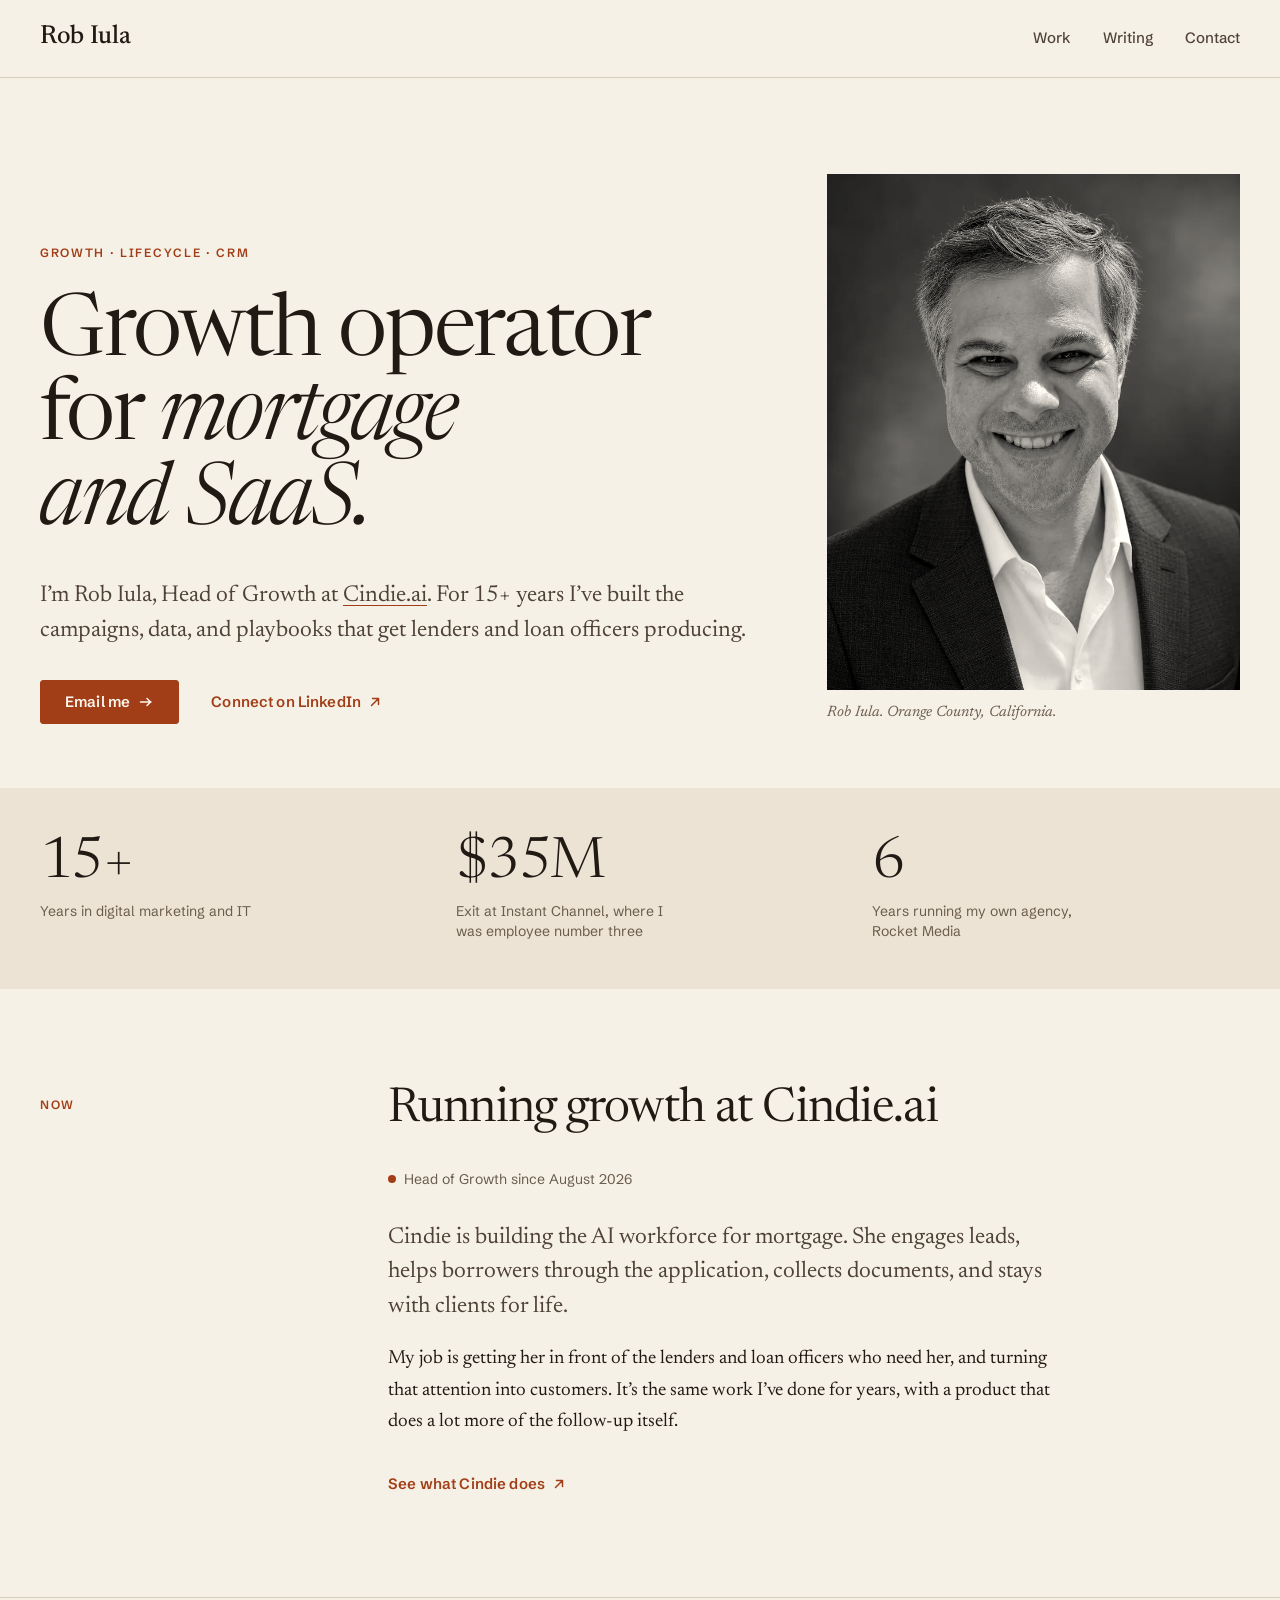
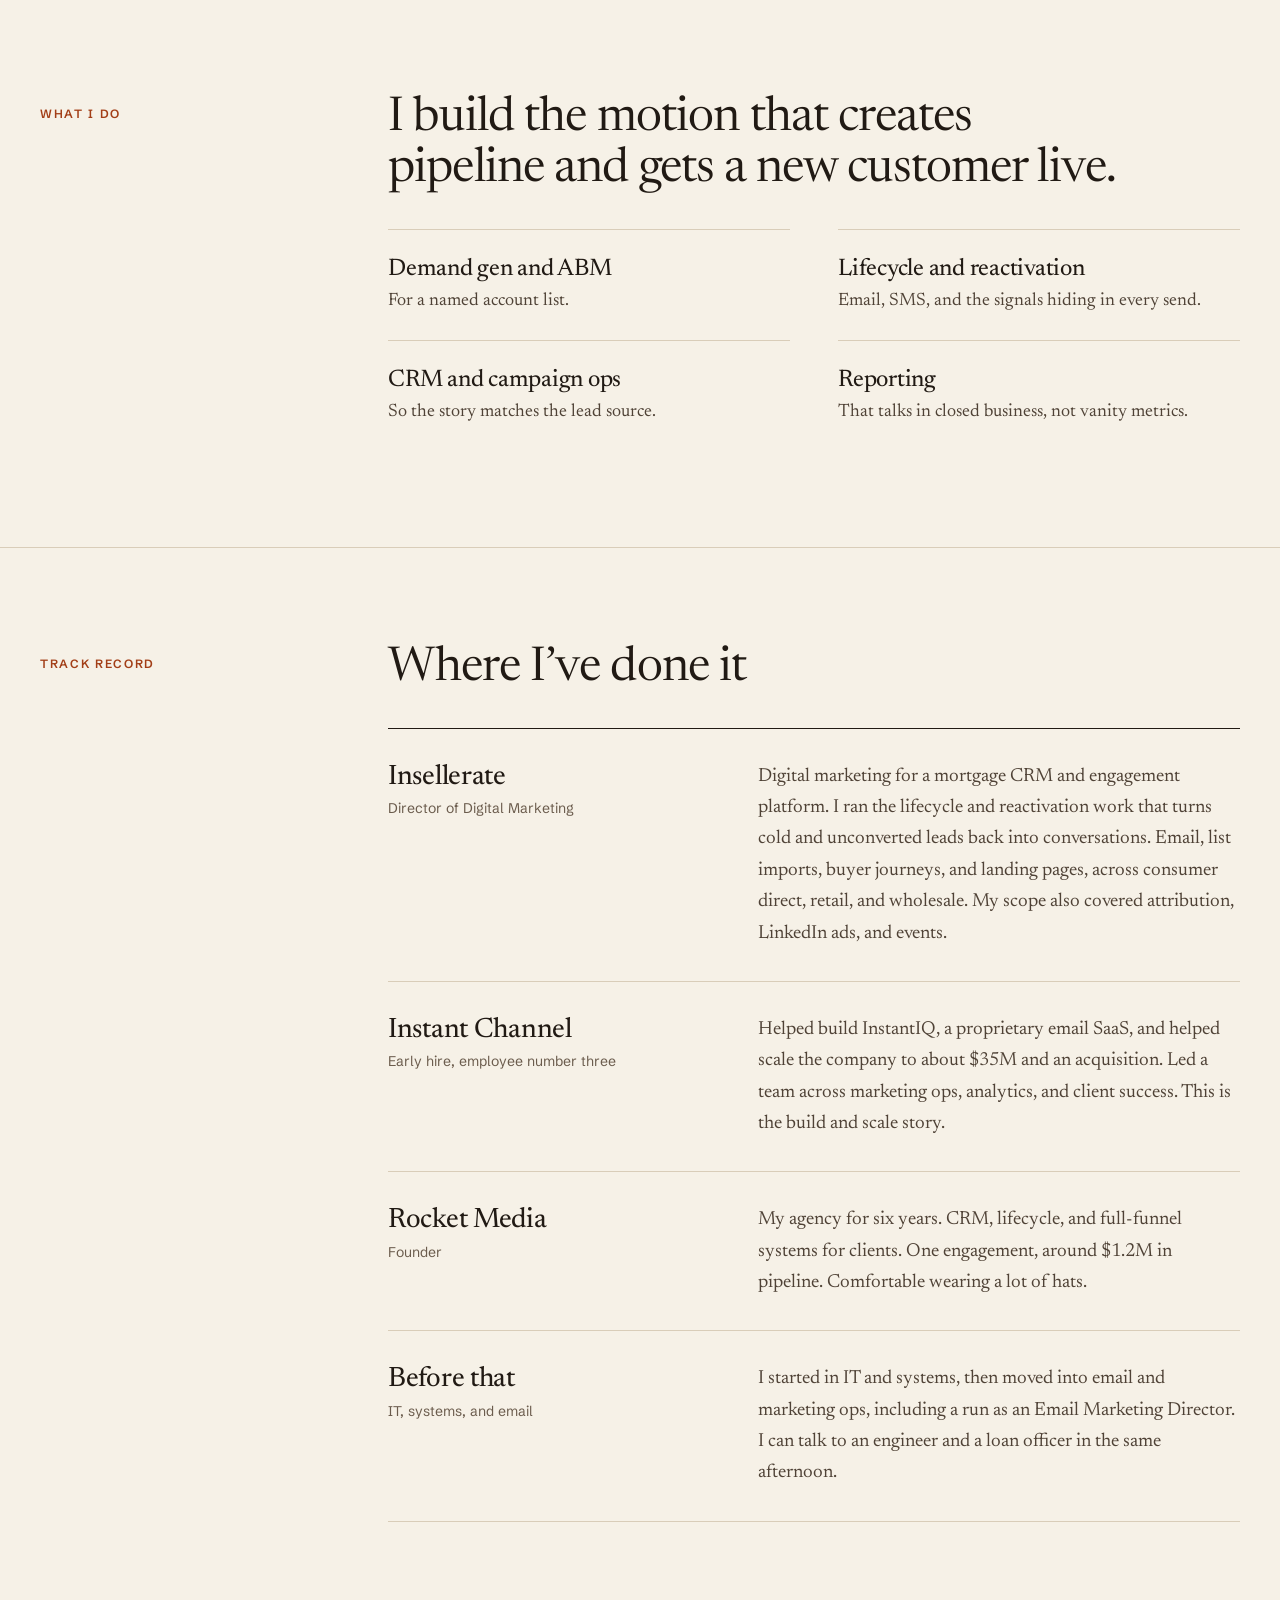
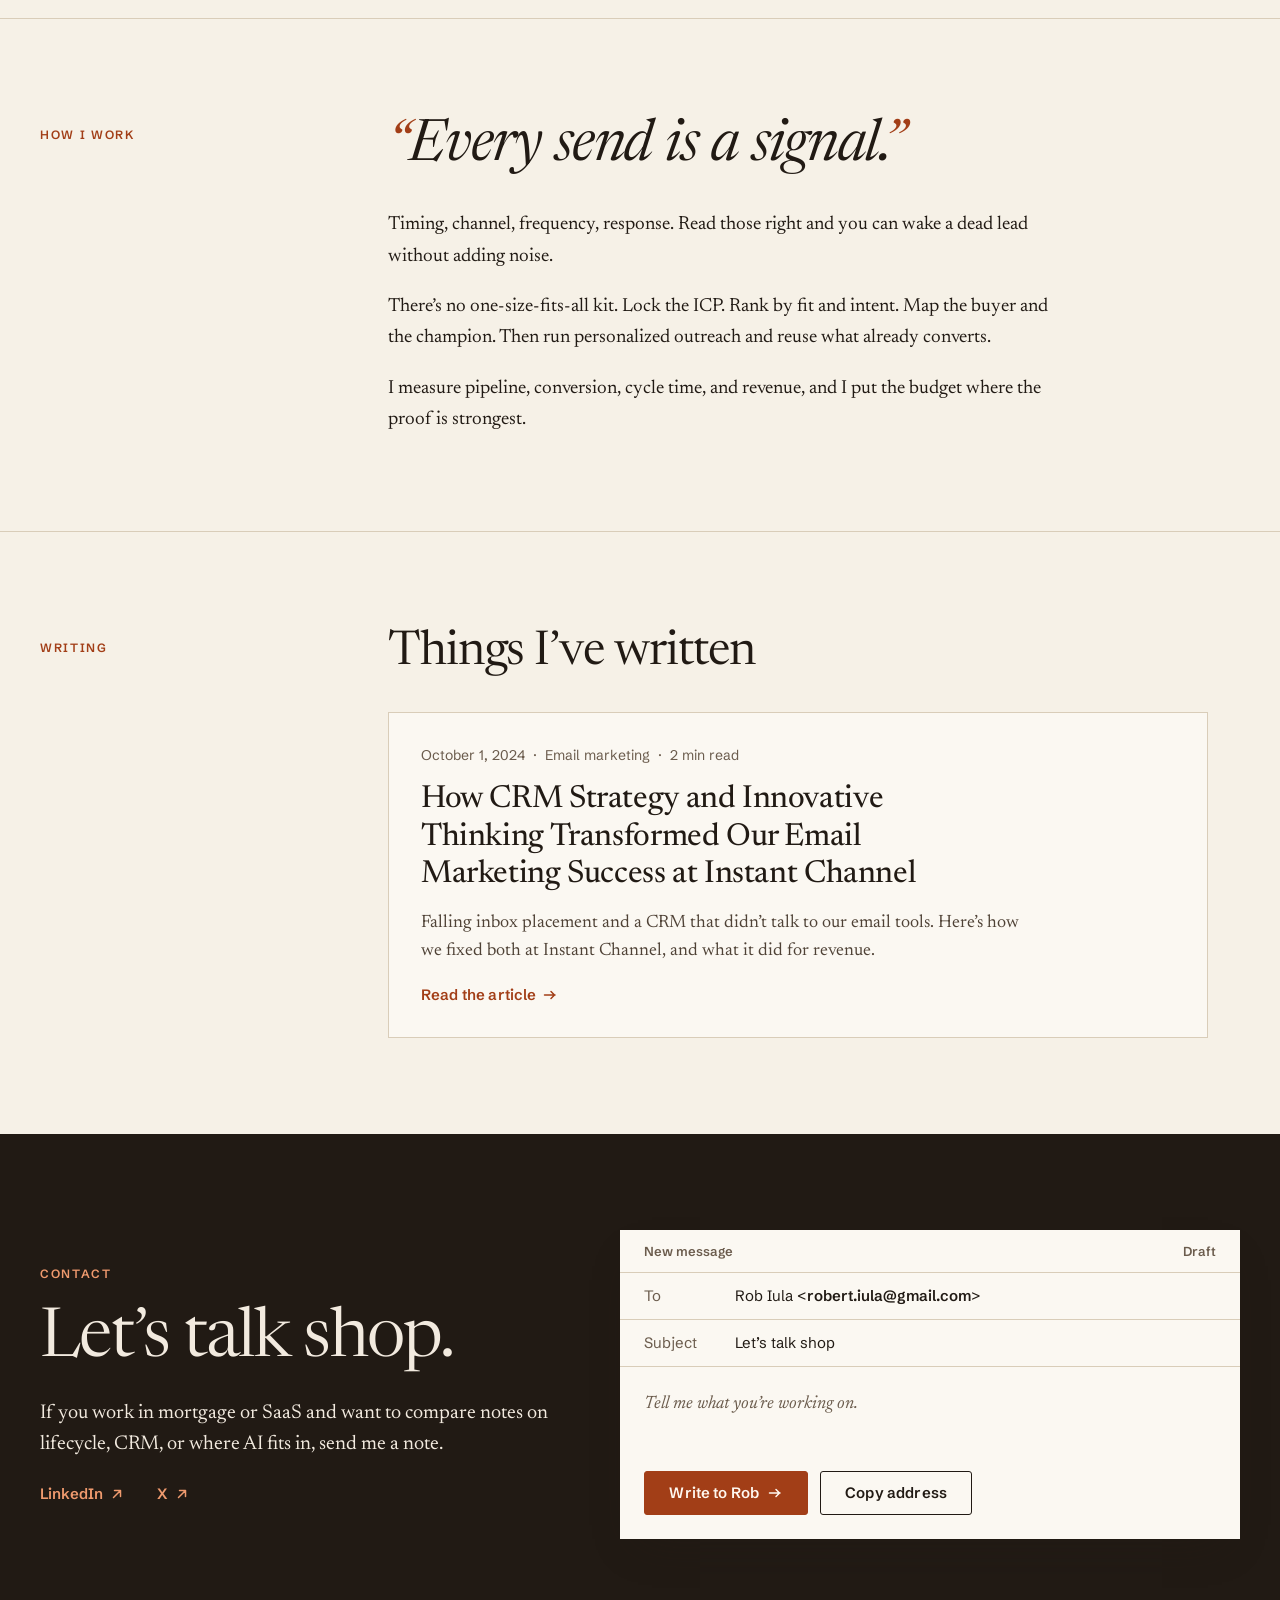
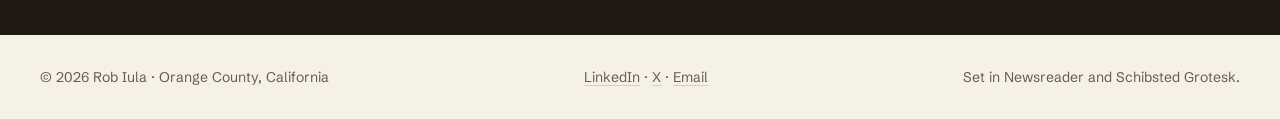
==== index.html @ 707fb576 "Launch the new robiu.la Personal-brand redesign: home page, writing index, the Instant Channel artic" ====
<!doctype html>
<html lang="en">
<head>
<meta charset="utf-8">
<meta name="viewport" content="width=device-width, initial-scale=1, viewport-fit=cover">
<title>Rob Iula · Growth, lifecycle, and CRM for mortgage and SaaS</title>
<meta name="description" content="Rob Iula is Head of Growth at Cindie.ai. He has spent 15+ years building the campaigns, data, and CRM playbooks that get lenders and loan officers producing.">
<link rel="canonical" href="https://robiu.la/">
<meta name="color-scheme" content="light dark">
<meta name="theme-color" content="#f6f1e7" media="(prefers-color-scheme: light)">
<meta name="theme-color" content="#191411" media="(prefers-color-scheme: dark)">
<link rel="icon" href="/favicon.ico" sizes="32x32">
<link rel="icon" href="/favicon.svg" type="image/svg+xml">
<link rel="apple-touch-icon" href="/apple-touch-icon.png">
<link rel="preload" href="/assets/fonts/newsreader-roman.woff2" as="font" type="font/woff2" crossorigin>
<link rel="preload" href="/assets/fonts/schibsted-grotesk.woff2" as="font" type="font/woff2" crossorigin>
<link rel="stylesheet" href="/assets/site.css">
<meta property="og:site_name" content="Rob Iula">
<meta property="og:type" content="website">
<meta property="og:title" content="Rob Iula · Growth, lifecycle, and CRM for mortgage and SaaS">
<meta property="og:description" content="Rob Iula is Head of Growth at Cindie.ai. He has spent 15+ years building the campaigns, data, and CRM playbooks that get lenders and loan officers producing.">
<meta property="og:url" content="https://robiu.la/">
<meta property="og:image" content="https://robiu.la/assets/img/og.jpg">
<meta property="og:image:width" content="1200">
<meta property="og:image:height" content="630">
<meta property="og:image:alt" content="Rob Iula. Growth operator for mortgage and SaaS.">
<meta name="twitter:card" content="summary_large_image">
<meta name="twitter:creator" content="@deliveROBility">
<script type="application/ld+json">{"@context": "https://schema.org", "@type": "Person", "name": "Rob Iula", "url": "https://robiu.la/", "image": "https://robiu.la/assets/img/rob-iula.jpg", "jobTitle": "Head of Growth", "worksFor": {"@type": "Organization", "name": "Cindie.ai", "url": "https://cindie.ai"}, "homeLocation": {"@type": "Place", "name": "Orange County, California"}, "knowsAbout": ["Growth marketing", "Lifecycle marketing", "CRM", "Email deliverability", "Mortgage", "SaaS"], "sameAs": ["https://www.linkedin.com/in/riula", "https://x.com/deliveROBility"]}</script>
</head>
<body>
<a class="skip-link" href="#main">Skip to content</a>
<header class="masthead">
  <div class="frame masthead__inner">
    <a class="wordmark" href="/">Rob Iula</a>
    <nav class="nav" aria-label="Main">
      <a href="/#work">Work</a>
      <a href="/articles">Writing</a>
      <a href="/#contact">Contact</a>
    </nav>
  </div>
</header>
<main id="main">
  <section class="hero" aria-labelledby="hero-title">
    <div class="frame hero__grid">
      <div class="hero__text">
        <p class="kicker">Growth &middot; Lifecycle &middot; CRM</p>
        <h1 class="hero__title" id="hero-title">Growth operator for <em>mortgage and SaaS.</em></h1>
        <p class="hero__lede">I&rsquo;m Rob Iula, Head of Growth at <a href="https://cindie.ai" rel="noopener">Cindie.ai</a>. For 15+ years I&rsquo;ve built the campaigns, data, and playbooks that get lenders and loan officers producing.</p>
        <div class="hero__actions">
          <a class="btn btn--primary" href="mailto:robert.iula@gmail.com?subject=Let%27s%20talk%20shop">Email me <svg class="icon icon--next" viewBox="0 0 16 16" aria-hidden="true" focusable="false"><path d="M2.5 8h10.5M9 4.5 12.5 8 9 11.5" fill="none" stroke="currentColor" stroke-width="1.5" stroke-linecap="round" stroke-linejoin="round"/></svg></a>
          <a class="text-link" href="https://www.linkedin.com/in/riula" rel="me noopener">Connect on LinkedIn <svg class="icon icon--out" viewBox="0 0 16 16" aria-hidden="true" focusable="false"><path d="M4.5 11.5 11.5 4.5M5.5 4.5h6v6" fill="none" stroke="currentColor" stroke-width="1.5" stroke-linecap="round" stroke-linejoin="round"/></svg></a>
        </div>
      </div>
      <figure class="portrait">
        <img src="/assets/img/rob-iula.webp" width="720" height="900" alt="Portrait of Rob Iula, smiling, in a charcoal blazer and white shirt." fetchpriority="high">
        <figcaption>Rob Iula. Orange County, California.</figcaption>
      </figure>
    </div>
  </section>

  <section class="facts" aria-label="At a glance">
    <ul class="frame facts__list">
      <li class="fact"><span class="fact__figure">15+</span><span class="fact__label">Years in digital marketing and IT</span></li>
      <li class="fact"><span class="fact__figure">$35M</span><span class="fact__label">Exit at Instant Channel, where I was employee number three</span></li>
      <li class="fact"><span class="fact__figure">6</span><span class="fact__label">Years running my own agency, Rocket Media</span></li>
    </ul>
  </section>

  <section class="section" id="now" aria-labelledby="now-title">
    <div class="frame section__grid">
      <div class="section__label"><p class="kicker">Now</p></div>
      <div class="section__body">
        <h2 class="headline" id="now-title">Running growth at Cindie.ai</h2>
        <p class="status">Head of Growth since August 2026</p>
        <div class="prose">
          <p class="lede">Cindie is building the AI workforce for mortgage. She engages leads, helps borrowers through the application, collects documents, and stays with clients for life.</p>
          <p>My job is getting her in front of the lenders and loan officers who need her, and turning that attention into customers. It&rsquo;s the same work I&rsquo;ve done for years, with a product that does a lot more of the follow-up itself.</p>
        </div>
        <p><a class="text-link" href="https://cindie.ai" rel="noopener">See what Cindie does <svg class="icon icon--out" viewBox="0 0 16 16" aria-hidden="true" focusable="false"><path d="M4.5 11.5 11.5 4.5M5.5 4.5h6v6" fill="none" stroke="currentColor" stroke-width="1.5" stroke-linecap="round" stroke-linejoin="round"/></svg></a></p>
      </div>
    </div>
  </section>

  <section class="section" id="focus" aria-labelledby="focus-title">
    <div class="frame section__grid">
      <div class="section__label"><p class="kicker">What I do</p></div>
      <div class="section__body">
        <h2 class="headline" id="focus-title">I build the motion that creates pipeline and gets a new customer live.</h2>
        <ul class="focus-list">
          <li class="focus-item"><h3 class="focus-item__title">Demand gen and ABM</h3><p class="focus-item__text">For a named account list.</p></li>
          <li class="focus-item"><h3 class="focus-item__title">Lifecycle and reactivation</h3><p class="focus-item__text">Email, SMS, and the signals hiding in every send.</p></li>
          <li class="focus-item"><h3 class="focus-item__title">CRM and campaign ops</h3><p class="focus-item__text">So the story matches the lead source.</p></li>
          <li class="focus-item"><h3 class="focus-item__title">Reporting</h3><p class="focus-item__text">That talks in closed business, not vanity metrics.</p></li>
        </ul>
      </div>
    </div>
  </section>

  <section class="section" id="work" aria-labelledby="work-title">
    <div class="frame section__grid">
      <div class="section__label"><p class="kicker">Track record</p></div>
      <div class="section__body">
        <h2 class="headline" id="work-title">Where I&rsquo;ve done it</h2>
        <ul class="record">
          <li class="record-row">
            <div><h3 class="record-row__name">Insellerate</h3><p class="record-row__role">Director of Digital Marketing</p></div>
            <p class="record-row__text">Digital marketing for a mortgage CRM and engagement platform. I ran the lifecycle and reactivation work that turns cold and unconverted leads back into conversations. Email, list imports, buyer journeys, and landing pages, across consumer direct, retail, and wholesale. My scope also covered attribution, LinkedIn ads, and events.</p>
          </li>
          <li class="record-row">
            <div><h3 class="record-row__name">Instant Channel</h3><p class="record-row__role">Early hire, employee number three</p></div>
            <p class="record-row__text">Helped build InstantIQ, a proprietary email SaaS, and helped scale the company to about $35M and an acquisition. Led a team across marketing ops, analytics, and client success. This is the build and scale story.</p>
          </li>
          <li class="record-row">
            <div><h3 class="record-row__name">Rocket Media</h3><p class="record-row__role">Founder</p></div>
            <p class="record-row__text">My agency for six years. CRM, lifecycle, and full-funnel systems for clients. One engagement, around $1.2M in pipeline. Comfortable wearing a lot of hats.</p>
          </li>
          <li class="record-row">
            <div><h3 class="record-row__name">Before that</h3><p class="record-row__role">IT, systems, and email</p></div>
            <p class="record-row__text">I started in IT and systems, then moved into email and marketing ops, including a run as an Email Marketing Director. I can talk to an engineer and a loan officer in the same afternoon.</p>
          </li>
        </ul>
      </div>
    </div>
  </section>

  <section class="section" id="approach" aria-labelledby="approach-title">
    <div class="frame section__grid">
      <div class="section__label"><p class="kicker" id="approach-title">How I work</p></div>
      <div class="section__body">
        <blockquote class="pullquote"><p><span class="pullquote__mark">&ldquo;</span>Every send is a signal.<span class="pullquote__mark">&rdquo;</span></p></blockquote>
        <div class="prose">
          <p>Timing, channel, frequency, response. Read those right and you can wake a dead lead without adding noise.</p>
          <p>There&rsquo;s no one-size-fits-all kit. Lock the ICP. Rank by fit and intent. Map the buyer and the champion. Then run personalized outreach and reuse what already converts.</p>
          <p>I measure pipeline, conversion, cycle time, and revenue, and I put the budget where the proof is strongest.</p>
        </div>
      </div>
    </div>
  </section>

  <section class="section" id="writing" aria-labelledby="writing-title">
    <div class="frame section__grid">
      <div class="section__label"><p class="kicker">Writing</p></div>
      <div class="section__body">
        <h2 class="headline" id="writing-title">Things I&rsquo;ve written</h2>
        <a class="article-card" href="/articles/crm-strategy-instant-channel">
          <p class="meta-line"><time datetime="2024-10-01">October 1, 2024</time><span>Email marketing</span><span>2 min read</span></p>
          <h3 class="article-card__title">How CRM Strategy and Innovative Thinking Transformed Our Email Marketing Success at Instant Channel</h3>
          <p class="article-card__dek">Falling inbox placement and a CRM that didn’t talk to our email tools. Here’s how we fixed both at Instant Channel, and what it did for revenue.</p>
          <span class="text-link">Read the article <svg class="icon icon--next" viewBox="0 0 16 16" aria-hidden="true" focusable="false"><path d="M2.5 8h10.5M9 4.5 12.5 8 9 11.5" fill="none" stroke="currentColor" stroke-width="1.5" stroke-linecap="round" stroke-linejoin="round"/></svg></span>
        </a>
      </div>
    </div>
  </section>

  <section class="contact" id="contact" aria-labelledby="contact-title">
    <div class="frame contact__grid">
      <div class="contact__text">
        <p class="kicker">Contact</p>
        <h2 class="contact__title" id="contact-title">Let&rsquo;s talk shop.</h2>
        <p class="contact__lede">If you work in mortgage or SaaS and want to compare notes on lifecycle, CRM, or where AI fits in, send me a note.</p>
        <p class="contact__social">
          <a class="text-link" href="https://www.linkedin.com/in/riula" rel="me noopener">LinkedIn <svg class="icon icon--out" viewBox="0 0 16 16" aria-hidden="true" focusable="false"><path d="M4.5 11.5 11.5 4.5M5.5 4.5h6v6" fill="none" stroke="currentColor" stroke-width="1.5" stroke-linecap="round" stroke-linejoin="round"/></svg></a>
          <a class="text-link" href="https://x.com/deliveROBility" rel="me noopener">X <svg class="icon icon--out" viewBox="0 0 16 16" aria-hidden="true" focusable="false"><path d="M4.5 11.5 11.5 4.5M5.5 4.5h6v6" fill="none" stroke="currentColor" stroke-width="1.5" stroke-linecap="round" stroke-linejoin="round"/></svg></a>
        </p>
      </div>
      <div class="email-card">
        <div class="email-card__bar"><span>New message</span><span>Draft</span></div>
        <dl class="email-card__fields">
          <div class="email-field"><dt>To</dt><dd>Rob Iula &lt;<span class="email-field__address" id="email-address">robert.iula@gmail.com</span>&gt;</dd></div>
          <div class="email-field"><dt>Subject</dt><dd>Let&rsquo;s talk shop</dd></div>
        </dl>
        <p class="email-card__body">Tell me what you&rsquo;re working on.</p>
        <div class="email-card__actions">
          <a class="btn btn--primary" href="mailto:robert.iula@gmail.com?subject=Let%27s%20talk%20shop">Write to Rob <svg class="icon icon--next" viewBox="0 0 16 16" aria-hidden="true" focusable="false"><path d="M2.5 8h10.5M9 4.5 12.5 8 9 11.5" fill="none" stroke="currentColor" stroke-width="1.5" stroke-linecap="round" stroke-linejoin="round"/></svg></a>
          <button class="btn" type="button" id="copy-email" data-copy="robert.iula@gmail.com">Copy address</button>
          <span class="email-card__note" id="copy-status" role="status" aria-live="polite"></span>
        </div>
      </div>
    </div>
  </section>
</main>
<footer class="footer">
  <div class="frame footer__inner">
    <p>&copy; 2026 Rob Iula &middot; Orange County, California</p>
    <p><a href="https://www.linkedin.com/in/riula" rel="me noopener">LinkedIn</a> &middot; <a href="https://x.com/deliveROBility" rel="me noopener">X</a> &middot; <a href="mailto:robert.iula@gmail.com">Email</a></p>
    <p>Set in Newsreader and Schibsted Grotesk.</p>
  </div>
</footer>
<script>
(function () {
  var btn = document.getElementById("copy-email");
  var note = document.getElementById("copy-status");
  if (!btn || !note) return;
  var timer;
  function say(msg) { note.textContent = msg; clearTimeout(timer); timer = setTimeout(function () { note.textContent = ""; }, 2600); }
  function selectIt() {
    var el = document.getElementById("email-address");
    var r = document.createRange(); r.selectNodeContents(el);
    var s = window.getSelection(); s.removeAllRanges(); s.addRange(r);
    say("Selected. Press Cmd+C or Ctrl+C to copy.");
  }
  btn.addEventListener("click", function () {
    var addr = btn.getAttribute("data-copy");
    if (navigator.clipboard && navigator.clipboard.writeText) {
      navigator.clipboard.writeText(addr).then(function () { say("Copied."); }, selectIt);
    } else { selectIt(); }
  });
})();
</script>
</body>
</html>
---- assets/site.css ----
/* robiu.la · generated from tokens.json, base.css and components.css */
@font-face {
  font-family: "Newsreader";
  src: url("/assets/fonts/newsreader-roman.woff2") format("woff2");
  font-weight: 200 800;
  font-style: normal;
  font-display: swap;
}
@font-face {
  font-family: "Newsreader";
  src: url("/assets/fonts/newsreader-italic.woff2") format("woff2");
  font-weight: 200 800;
  font-style: italic;
  font-display: swap;
}
@font-face {
  font-family: "Schibsted Grotesk";
  src: url("/assets/fonts/schibsted-grotesk.woff2") format("woff2");
  font-weight: 400 900;
  font-style: normal;
  font-display: swap;
}
:root {
  --paper: #f6f1e7;
  --paper-raised: #fbf8f2;
  --paper-deep: #ece3d4;
  --ink: #211a14;
  --ink-soft: #4f4236;
  --ink-muted: #6b5c4d;
  --rule: #d9cdb9;
  --rust: #a23e17;
  --rust-strong: #7e2e10;
  --rust-soft: #f1dcc8;
  --on-rust: #fff8f0;
  --inverse: #211a14;
  --on-inverse: #f2eadf;
  --on-inverse-muted: #b8a996;
  --rust-on-inverse: #ef9a6e;
  --shadow-card: 0 1px 0 #211a1414, 0 18px 40px -18px #211a1459;
  --focus-ring: 0 0 0 2px #f6f1e7, 0 0 0 4px #a23e17;
  --space-1: 4px;
  --space-2: 8px;
  --space-3: 12px;
  --space-4: 16px;
  --space-5: 24px;
  --space-6: 32px;
  --space-7: 48px;
  --space-8: 64px;
  --space-9: 96px;
  --space-10: 144px;
  --radius-none: 0;
  --radius-sm: 3px;
  --radius-full: 9999px;
  --page: 1200px;
  --measure: 680px;
  --gutter: 32px;
  --label-column: 25%;
  --font-serif: "Newsreader", Georgia, "Times New Roman", serif;
  --font-sans: "Schibsted Grotesk", ui-sans-serif, system-ui, -apple-system, "Segoe UI", sans-serif;
  color-scheme: light;
}
@media (prefers-color-scheme: dark) {
  :root:not([data-theme="light"]) {
    --paper: #191411;
    --paper-raised: #221c17;
    --paper-deep: #2a231d;
    --ink: #f2eadf;
    --ink-soft: #d2c4b3;
    --ink-muted: #ab9b88;
    --rule: #3d342b;
    --rust: #e58b5d;
    --rust-strong: #f3a983;
    --rust-soft: #3e2518;
    --on-rust: #191411;
    --inverse: #0f0c0a;
    --on-inverse-muted: #a89884;
    --rust-on-inverse: #e58b5d;
    --shadow-card: 0 18px 40px -18px #000000cc;
    --focus-ring: 0 0 0 2px #191411, 0 0 0 4px #e58b5d;
    color-scheme: dark;
  }
}
:root[data-theme="dark"] {
  --paper: #191411;
  --paper-raised: #221c17;
  --paper-deep: #2a231d;
  --ink: #f2eadf;
  --ink-soft: #d2c4b3;
  --ink-muted: #ab9b88;
  --rule: #3d342b;
  --rust: #e58b5d;
  --rust-strong: #f3a983;
  --rust-soft: #3e2518;
  --on-rust: #191411;
  --inverse: #0f0c0a;
  --on-inverse-muted: #a89884;
  --rust-on-inverse: #e58b5d;
  --shadow-card: 0 18px 40px -18px #000000cc;
  --focus-ring: 0 0 0 2px #191411, 0 0 0 4px #e58b5d;
  color-scheme: dark;
}
/* Rob Iula · base
   Layout: one 1200px page frame. Each section is a narrow label column (the kicker) beside a wide reading column. */

*, *::before, *::after { box-sizing: border-box; }
html { -webkit-text-size-adjust: 100%; text-size-adjust: 100%; scroll-behavior: smooth; }
@media (prefers-reduced-motion: reduce) { html { scroll-behavior: auto; } }
body {
  margin: 0;
  background: var(--paper);
  color: var(--ink);
  font-family: var(--font-serif);
  font-size: 19px;
  line-height: 1.65;
  font-optical-sizing: auto;
  font-kerning: normal;
  -webkit-font-smoothing: antialiased;
  -moz-osx-font-smoothing: grayscale;
}
img { max-width: 100%; height: auto; display: block; }
h1, h2, h3, h4, p, ul, ol, figure, blockquote, dl, dd { margin: 0; }
ul, ol { padding: 0; }
a { color: inherit; }
::selection { background: var(--rust-soft); color: var(--ink); }
:focus-visible { outline: 2px solid var(--rust); outline-offset: 3px; }

.frame {
  width: 100%;
  max-width: calc(var(--page) + 2 * var(--gutter));
  margin-inline: auto;
  padding-inline: var(--gutter);
}
@media (max-width: 720px) { :root { --gutter: 24px; } body { font-size: 18px; } }
@media (max-width: 400px) { :root { --gutter: 16px; } }

.skip-link {
  position: absolute;
  left: var(--gutter);
  top: -200px;
  z-index: 10;
  padding: var(--space-2) var(--space-4);
  background: var(--ink);
  color: var(--paper);
  font: 600 15px/20px var(--font-sans);
  text-decoration: none;
}
.skip-link:focus { top: var(--space-4); }

.visually-hidden {
  position: absolute !important;
  width: 1px; height: 1px;
  overflow: hidden;
  clip: rect(0 0 0 0);
  clip-path: inset(50%);
  white-space: nowrap;
}
/* Rob Iula · components
   Shared by robiu.la and the design system previews. Every color, space and radius comes from a token. */

/* ---------- Kicker: the uppercase section label ---------- */
.kicker {
  font: 600 12px/16px var(--font-sans);
  letter-spacing: 0.14em;
  text-transform: uppercase;
  color: var(--rust);
}

/* ---------- Masthead ---------- */
.masthead { border-bottom: 1px solid var(--rule); }
.masthead__inner {
  display: flex;
  flex-wrap: wrap;
  align-items: baseline;
  justify-content: space-between;
  gap: var(--space-3) var(--space-5);
  padding-block: var(--space-5);
}
.wordmark {
  font-family: var(--font-serif);
  font-size: 26px;
  line-height: 1;
  font-weight: 500;
  letter-spacing: -0.012em;
  color: var(--ink);
  text-decoration: none;
}
.nav { display: flex; gap: var(--space-6); font: 500 15px/20px var(--font-sans); }
.nav a {
  color: var(--ink-soft);
  text-decoration: none;
  padding-block: var(--space-1);
  border-bottom: 1px solid transparent;
  transition: color 0.15s ease, border-color 0.15s ease;
}
.nav a:hover { color: var(--ink); border-bottom-color: var(--ink-muted); }
.nav a[aria-current="page"] { color: var(--ink); border-bottom-color: var(--rust); }
@media (max-width: 480px) {
  .wordmark { font-size: 22px; }
  .nav { gap: var(--space-4); font-size: 14px; }
}

/* ---------- Buttons and links ---------- */
.btn {
  display: inline-flex;
  align-items: center;
  gap: var(--space-2);
  min-height: 44px;
  padding: 0 var(--space-5);
  border: 1px solid var(--ink);
  border-radius: var(--radius-sm);
  background: transparent;
  color: var(--ink);
  font: 600 15px/20px var(--font-sans);
  letter-spacing: 0.01em;
  text-decoration: none;
  cursor: pointer;
  transition: background-color 0.15s ease, color 0.15s ease, border-color 0.15s ease;
}
.btn:hover { background: var(--ink); color: var(--paper); }
.btn--primary { background: var(--rust); border-color: var(--rust); color: var(--on-rust); }
.btn--primary:hover { background: var(--rust-strong); border-color: var(--rust-strong); color: var(--on-rust); }
.btn:focus-visible { outline: none; box-shadow: var(--focus-ring); }

.text-link {
  display: inline-flex;
  align-items: center;
  gap: 6px;
  font: 600 15px/20px var(--font-sans);
  letter-spacing: 0.01em;
  color: var(--rust);
  text-decoration: none;
}
.text-link:hover { color: var(--rust-strong); }
.icon { width: 16px; height: 16px; flex: none; }
.text-link .icon, .btn .icon { transition: transform 0.15s ease; }
.text-link:hover .icon--next, .btn:hover .icon--next { transform: translateX(3px); }
.text-link:hover .icon--out, .btn:hover .icon--out { transform: translate(2px, -2px); }

.prose a, .lede a, .hero__lede a {
  color: inherit;
  text-decoration-line: underline;
  text-decoration-color: var(--rust);
  text-decoration-thickness: 1px;
  text-underline-offset: 0.18em;
  transition: color 0.15s ease;
}
.prose a:hover, .lede a:hover, .hero__lede a:hover { color: var(--rust-strong); }

/* ---------- Hero ---------- */
.hero { padding-block: var(--space-9) var(--space-8); }
.hero__grid {
  display: grid;
  grid-template-columns: minmax(0, 7fr) minmax(0, 4fr);
  gap: var(--space-7) var(--space-8);
  align-items: end;
}
.hero__text { min-width: 0; display: flex; flex-direction: column; gap: var(--space-6); }
.hero__title {
  font-family: var(--font-serif);
  font-weight: 360;
  font-size: clamp(44px, 5.2vw + 20px, 88px);
  line-height: 0.98;
  letter-spacing: -0.025em;
  text-wrap: balance;
}
.hero__title em { font-style: italic; font-weight: 340; }
.hero__lede {
  font-size: clamp(20px, 0.5vw + 17px, 23px);
  line-height: 1.5;
  color: var(--ink-soft);
  max-width: 33em;
}
.hero__actions { display: flex; flex-wrap: wrap; align-items: center; gap: var(--space-4) var(--space-6); }

.portrait { min-width: 0; display: flex; flex-direction: column; gap: var(--space-3); }
.portrait img {
  width: 100%;
  aspect-ratio: 4 / 5;
  object-fit: cover;
  background: var(--paper-deep);
  filter: grayscale(1) sepia(0.14) contrast(1.04);
}
.portrait figcaption { font-style: italic; font-size: 15px; line-height: 1.45; color: var(--ink-muted); }
@media (max-width: 900px) {
  .hero { padding-block: var(--space-8) var(--space-7); }
  .hero__grid { grid-template-columns: 1fr; }
  .portrait { max-width: 340px; }
}

/* ---------- Facts strip ---------- */
.facts { background: var(--paper-deep); }
.facts__list {
  list-style: none;
  display: grid;
  grid-template-columns: repeat(3, minmax(0, 1fr));
  gap: var(--space-5) var(--space-7);
  padding-block: var(--space-7);
}
.fact { display: flex; flex-direction: column; gap: var(--space-2); min-width: 0; }
.fact__figure {
  font-family: var(--font-serif);
  font-weight: 340;
  font-size: clamp(44px, 2.4vw + 26px, 60px);
  line-height: 1;
  letter-spacing: -0.03em;
  font-variant-numeric: lining-nums tabular-nums;
}
.fact__label { font: 400 14px/20px var(--font-sans); color: var(--ink-muted); max-width: 26ch; }
@media (max-width: 720px) {
  .facts__list { grid-template-columns: max-content minmax(0, 1fr); align-items: baseline; gap: var(--space-5) var(--space-5); padding-block: var(--space-6); }
  .fact { display: contents; }
  .fact__figure { font-size: 44px; }
}

/* ---------- Sections ---------- */
.section { padding-block: var(--space-9); }
.section + .section { border-top: 1px solid var(--rule); }
.section__grid {
  display: grid;
  grid-template-columns: minmax(0, var(--label-column)) minmax(0, 1fr);
  gap: var(--space-4) var(--space-7);
}
.section__label { min-width: 0; padding-top: 12px; }
.section__label .kicker { position: sticky; top: var(--space-6); }
.section__body { min-width: 0; display: flex; flex-direction: column; gap: var(--space-6); }
.headline {
  font-family: var(--font-serif);
  font-weight: 380;
  font-size: clamp(32px, 2.2vw + 20px, 48px);
  line-height: 1.08;
  letter-spacing: -0.018em;
  text-wrap: balance;
  max-width: 18em;
}
.lede { font-size: clamp(20px, 0.5vw + 17px, 23px); line-height: 1.5; color: var(--ink-soft); max-width: var(--measure); }
.prose { max-width: var(--measure); }
.prose > * + * { margin-top: 1em; }
@media (max-width: 900px) {
  .section { padding-block: var(--space-8); }
  .section__grid { grid-template-columns: 1fr; }
  .section__label { padding-top: 0; }
  .section__label .kicker { position: static; }
}

/* ---------- Status: the current-role line ---------- */
.status { display: inline-flex; align-items: center; gap: var(--space-2); font: 400 14px/20px var(--font-sans); color: var(--ink-muted); }
.status::before { content: ""; width: 8px; height: 8px; border-radius: var(--radius-full); background: var(--rust); flex: none; }

/* ---------- Focus list: what I do ---------- */
.focus-list { list-style: none; display: grid; grid-template-columns: repeat(2, minmax(0, 1fr)); column-gap: var(--space-7); }
.focus-item { display: flex; flex-direction: column; gap: var(--space-1); padding-block: var(--space-5); border-top: 1px solid var(--rule); min-width: 0; }
.focus-item__title { font-family: var(--font-serif); font-size: 24px; line-height: 1.25; font-weight: 450; letter-spacing: -0.01em; }
.focus-item__text { font-size: 18px; line-height: 1.55; color: var(--ink-soft); }
@media (max-width: 640px) { .focus-list { grid-template-columns: 1fr; } }

/* ---------- Track record ---------- */
.record { list-style: none; border-top: 1px solid var(--ink); }
.record-row {
  display: grid;
  grid-template-columns: minmax(0, 2fr) minmax(0, 3fr);
  gap: var(--space-3) var(--space-7);
  padding-block: var(--space-6);
  border-bottom: 1px solid var(--rule);
}
.record-row__name { font-family: var(--font-serif); font-size: 28px; line-height: 1.2; font-weight: 450; letter-spacing: -0.01em; }
.record-row__role { margin-top: var(--space-1); font: 400 14px/20px var(--font-sans); color: var(--ink-muted); }
.record-row__text { min-width: 0; color: var(--ink-soft); }
@media (max-width: 720px) { .record-row { grid-template-columns: 1fr; } }

/* ---------- Pull quote ---------- */
.pullquote {
  font-family: var(--font-serif);
  font-style: italic;
  font-weight: 380;
  font-size: clamp(36px, 3.2vw + 18px, 58px);
  line-height: 1.08;
  letter-spacing: -0.02em;
  text-wrap: balance;
}
.pullquote__mark { color: var(--rust); }

/* ---------- Article card ---------- */
.article-card {
  display: flex;
  flex-direction: column;
  gap: var(--space-4);
  max-width: 820px;
  padding: var(--space-6);
  background: var(--paper-raised);
  border: 1px solid var(--rule);
  color: inherit;
  text-decoration: none;
  transition: border-color 0.15s ease;
}
.article-card:hover { border-color: var(--ink-muted); }
.article-card:focus-visible { outline-offset: 4px; }
.meta-line { display: flex; flex-wrap: wrap; gap: var(--space-1) var(--space-2); font: 400 14px/20px var(--font-sans); color: var(--ink-muted); }
.meta-line > * + *::before { content: "·"; margin-right: var(--space-2); }
.article-card__title { font-family: var(--font-serif); font-size: clamp(24px, 1vw + 19px, 32px); line-height: 1.18; font-weight: 450; letter-spacing: -0.012em; text-wrap: balance; }
.article-card__dek { font-size: 18px; line-height: 1.55; color: var(--ink-soft); max-width: 60ch; }
.article-card .text-link { margin-top: var(--space-1); }
.article-card:hover .text-link { color: var(--rust-strong); }
.article-card:hover .icon--next { transform: translateX(3px); }
@media (max-width: 480px) { .article-card { padding: var(--space-5); } }

/* ---------- Contact block (inverted) ---------- */
.contact { background: var(--inverse); color: var(--on-inverse); padding-block: var(--space-9); }
.contact .kicker { color: var(--rust-on-inverse); }
.contact :focus-visible { outline-color: var(--rust-on-inverse); }
.contact__grid { display: grid; grid-template-columns: minmax(0, 5fr) minmax(0, 6fr); gap: var(--space-7) var(--space-8); align-items: center; }
.contact__text { min-width: 0; display: flex; flex-direction: column; gap: var(--space-5); }
.contact__title {
  font-family: var(--font-serif);
  font-weight: 360;
  font-size: clamp(44px, 3.6vw + 22px, 76px);
  line-height: 1;
  letter-spacing: -0.025em;
  text-wrap: balance;
}
.contact__lede { font-size: 20px; line-height: 1.55; max-width: 30em; }
.contact__social { display: flex; flex-wrap: wrap; gap: var(--space-3) var(--space-6); }
.contact__social .text-link { color: var(--rust-on-inverse); }
.contact__social .text-link:hover { color: var(--on-inverse); }
@media (max-width: 900px) {
  .contact { padding-block: var(--space-8); }
  .contact__grid { grid-template-columns: 1fr; }
}

/* ---------- Email card ---------- */
.email-card { min-width: 0; background: var(--paper-raised); color: var(--ink); box-shadow: var(--shadow-card); font-family: var(--font-sans); }
.email-card__bar {
  display: flex;
  justify-content: space-between;
  gap: var(--space-4);
  padding: var(--space-3) var(--space-5);
  border-bottom: 1px solid var(--rule);
  font: 600 13px/18px var(--font-sans);
  color: var(--ink-muted);
}
.email-card__fields { margin: 0; }
.email-field {
  display: grid;
  grid-template-columns: 5em minmax(0, 1fr);
  gap: var(--space-4);
  align-items: baseline;
  padding: var(--space-3) var(--space-5);
  border-bottom: 1px solid var(--rule);
  font-size: 15px;
  line-height: 22px;
}
.email-field dt { color: var(--ink-muted); }
.email-field dd { min-width: 0; overflow-wrap: anywhere; }
.email-field__address { font-weight: 600; user-select: all; -webkit-user-select: all; }
.email-card__body { padding: var(--space-5); min-height: 104px; font-family: var(--font-serif); font-style: italic; font-size: 18px; line-height: 1.5; color: var(--ink-muted); }
.email-card__actions { display: flex; flex-wrap: wrap; align-items: center; gap: var(--space-3); padding: 0 var(--space-5) var(--space-5); }
.email-card__note { font: 400 14px/20px var(--font-sans); color: var(--ink-muted); }
@media (max-width: 480px) {
  .email-field { grid-template-columns: 1fr; gap: 0; }
}

/* ---------- Footer ---------- */
.footer { padding-block: var(--space-6); font: 400 14px/20px var(--font-sans); color: var(--ink-muted); }
.footer__inner { display: flex; flex-wrap: wrap; justify-content: space-between; gap: var(--space-2) var(--space-6); }
.footer a { color: inherit; text-decoration-color: var(--rule); text-underline-offset: 0.2em; }
.footer a:hover { color: var(--ink); }

/* ---------- Article page ---------- */
.article-header { padding-block: var(--space-9) var(--space-7); }
.article-header__inner { max-width: 880px; display: flex; flex-direction: column; gap: var(--space-5); }
.article-title {
  font-family: var(--font-serif);
  font-weight: 380;
  font-size: clamp(36px, 2.8vw + 24px, 60px);
  line-height: 1.04;
  letter-spacing: -0.022em;
  text-wrap: balance;
}
.article-dek { font-style: italic; font-size: clamp(20px, 0.5vw + 17px, 24px); line-height: 1.45; color: var(--ink-soft); max-width: 38em; }
.article-grid {
  display: grid;
  grid-template-columns: minmax(0, var(--label-column)) minmax(0, 1fr);
  gap: var(--space-5) var(--space-7);
}
.article-aside { min-width: 0; }
.byline {
  position: sticky;
  top: var(--space-6);
  display: flex;
  flex-direction: column;
  align-items: flex-start;
  gap: var(--space-3);
  padding-top: var(--space-5);
  border-top: 1px solid var(--rule);
  font: 400 14px/20px var(--font-sans);
  color: var(--ink-muted);
}
.byline img { width: 48px; height: 60px; object-fit: cover; filter: grayscale(1) sepia(0.14) contrast(1.04); }
.byline strong { display: block; color: var(--ink); font-weight: 600; }
.article-main { min-width: 0; padding-top: var(--space-5); border-top: 1px solid var(--rule); }
@media (max-width: 900px) {
  .article-grid { grid-template-columns: 1fr; row-gap: 0; }
  .byline { position: static; flex-direction: row; align-items: center; gap: var(--space-4); padding-block: var(--space-4); }
  .article-main { border-top: 0; padding-top: var(--space-4); }
}
.article-body { max-width: var(--measure); padding-bottom: var(--space-8); }
.article-body > * + * { margin-top: 1.1em; }
.article-body h2 {
  margin-top: 2em;
  font-size: clamp(24px, 0.8vw + 19px, 30px);
  line-height: 1.2;
  font-weight: 450;
  letter-spacing: -0.01em;
  text-wrap: balance;
}
.article-body h2 + p { margin-top: 0.6em; }
.article-body ul { list-style: none; display: grid; gap: 0.7em; }
.article-body li { position: relative; padding-left: 1.4em; }
.article-body li::before { content: ""; position: absolute; left: 0.2em; top: 0.7em; width: 6px; height: 6px; background: var(--rust); }
.article-body strong { font-weight: 600; }
.dropcap::first-letter {
  float: left;
  font-size: 4.15em;
  line-height: 0.8;
  font-weight: 400;
  padding: 0.08em 0.1em 0 0;
  color: var(--rust);
}
.author-box {
  max-width: var(--measure);
  display: grid;
  grid-template-columns: 72px minmax(0, 1fr);
  gap: var(--space-5);
  padding-block: var(--space-6) var(--space-9);
  border-top: 1px solid var(--ink);
}
.author-box img { width: 72px; height: 90px; object-fit: cover; filter: grayscale(1) sepia(0.14) contrast(1.04); }
.author-box__text { display: flex; flex-direction: column; gap: var(--space-3); font-size: 18px; line-height: 1.55; color: var(--ink-soft); }
.author-box__name { font: 600 15px/20px var(--font-sans); color: var(--ink); }
.author-box__links { display: flex; flex-wrap: wrap; gap: var(--space-2) var(--space-5); }

/* ---------- Writing index ---------- */
.post-list { list-style: none; max-width: 960px; border-top: 1px solid var(--ink); }
.post-row {
  display: grid;
  grid-template-columns: 11em minmax(0, 1fr);
  gap: var(--space-2) var(--space-7);
  padding-block: var(--space-6);
  border-bottom: 1px solid var(--rule);
  color: inherit;
  text-decoration: none;
}
.post-row__date { padding-top: 6px; font: 400 14px/20px var(--font-sans); color: var(--ink-muted); }
.post-row__main { min-width: 0; display: flex; flex-direction: column; gap: var(--space-3); }
.post-row__title { font-family: var(--font-serif); font-size: clamp(24px, 1vw + 19px, 30px); line-height: 1.2; font-weight: 450; letter-spacing: -0.01em; text-wrap: balance; transition: color 0.15s ease; }
.post-row__dek { font-size: 18px; line-height: 1.55; color: var(--ink-soft); max-width: 60ch; }
.post-row:hover .post-row__title { color: var(--rust-strong); }
@media (max-width: 640px) { .post-row { grid-template-columns: 1fr; } .post-row__date { padding-top: 0; } }

@media (prefers-reduced-motion: reduce) {
  *, *::before, *::after { transition: none !important; }
}
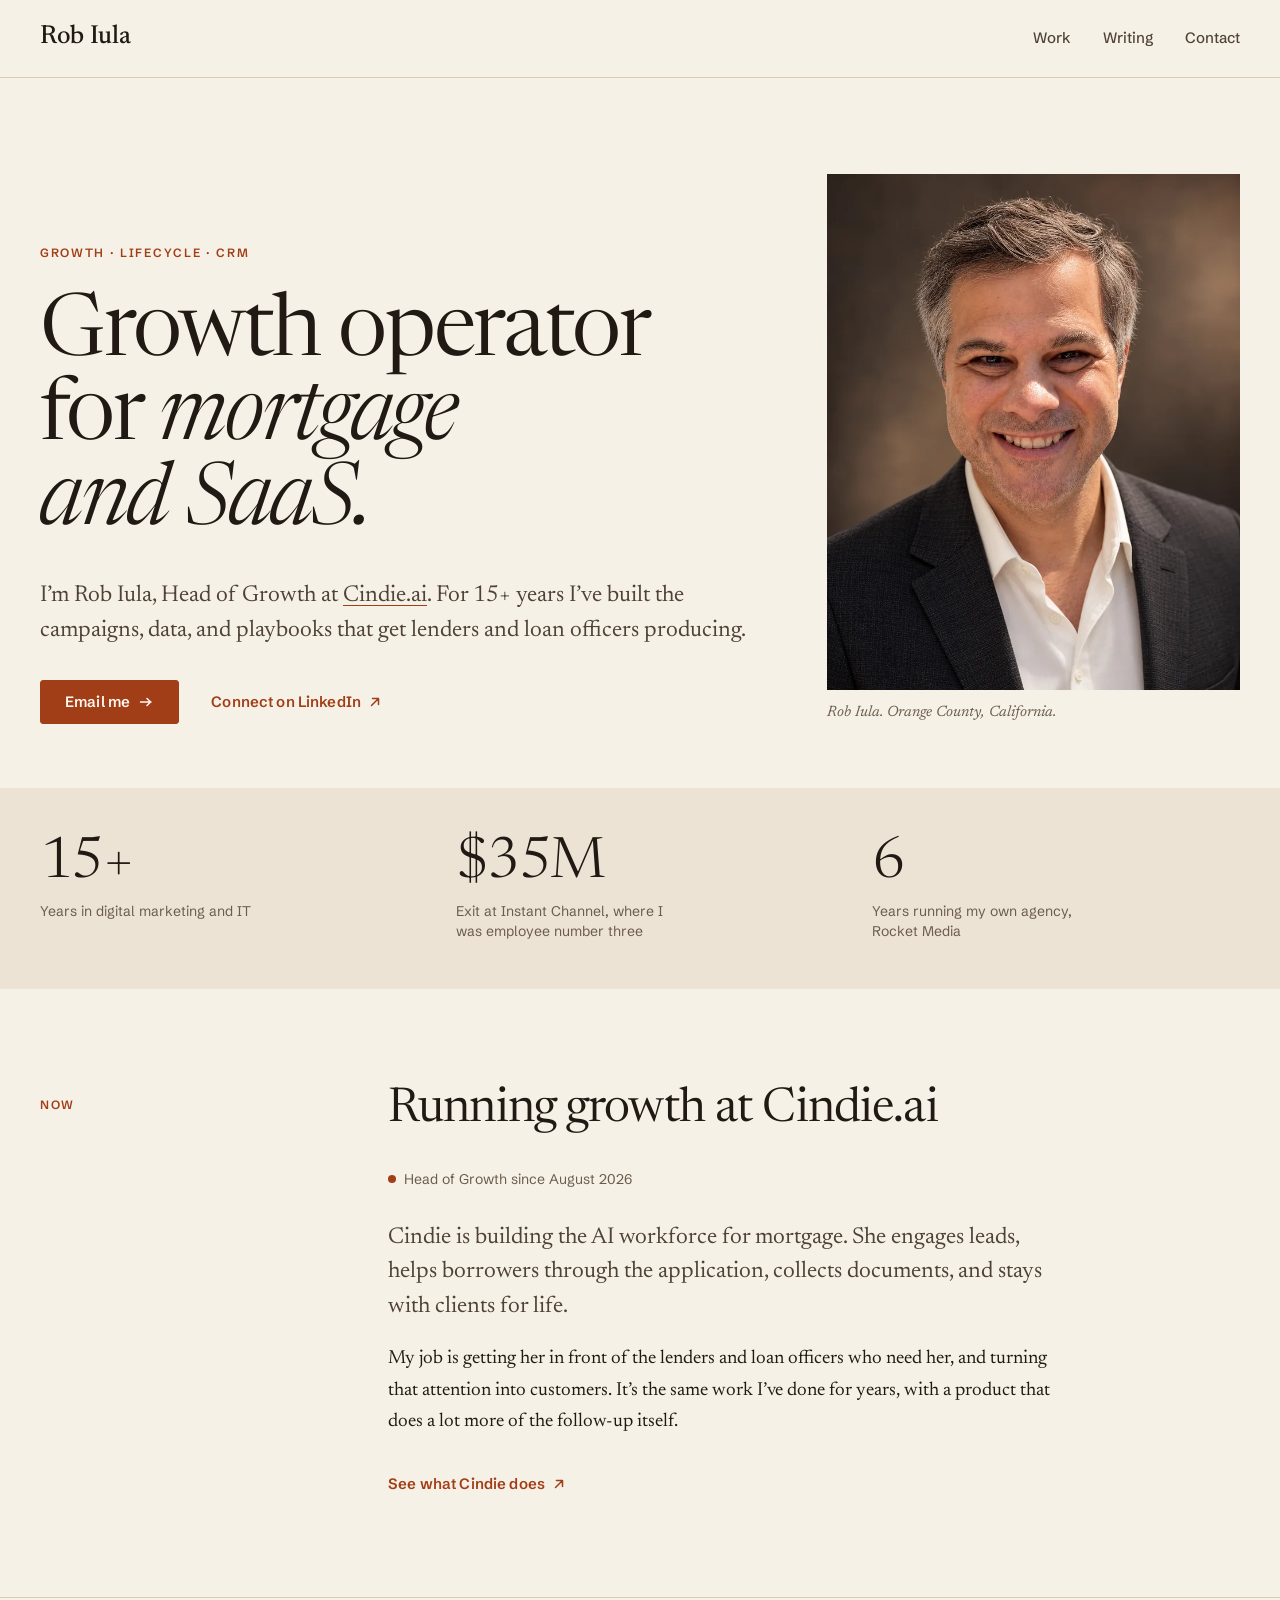
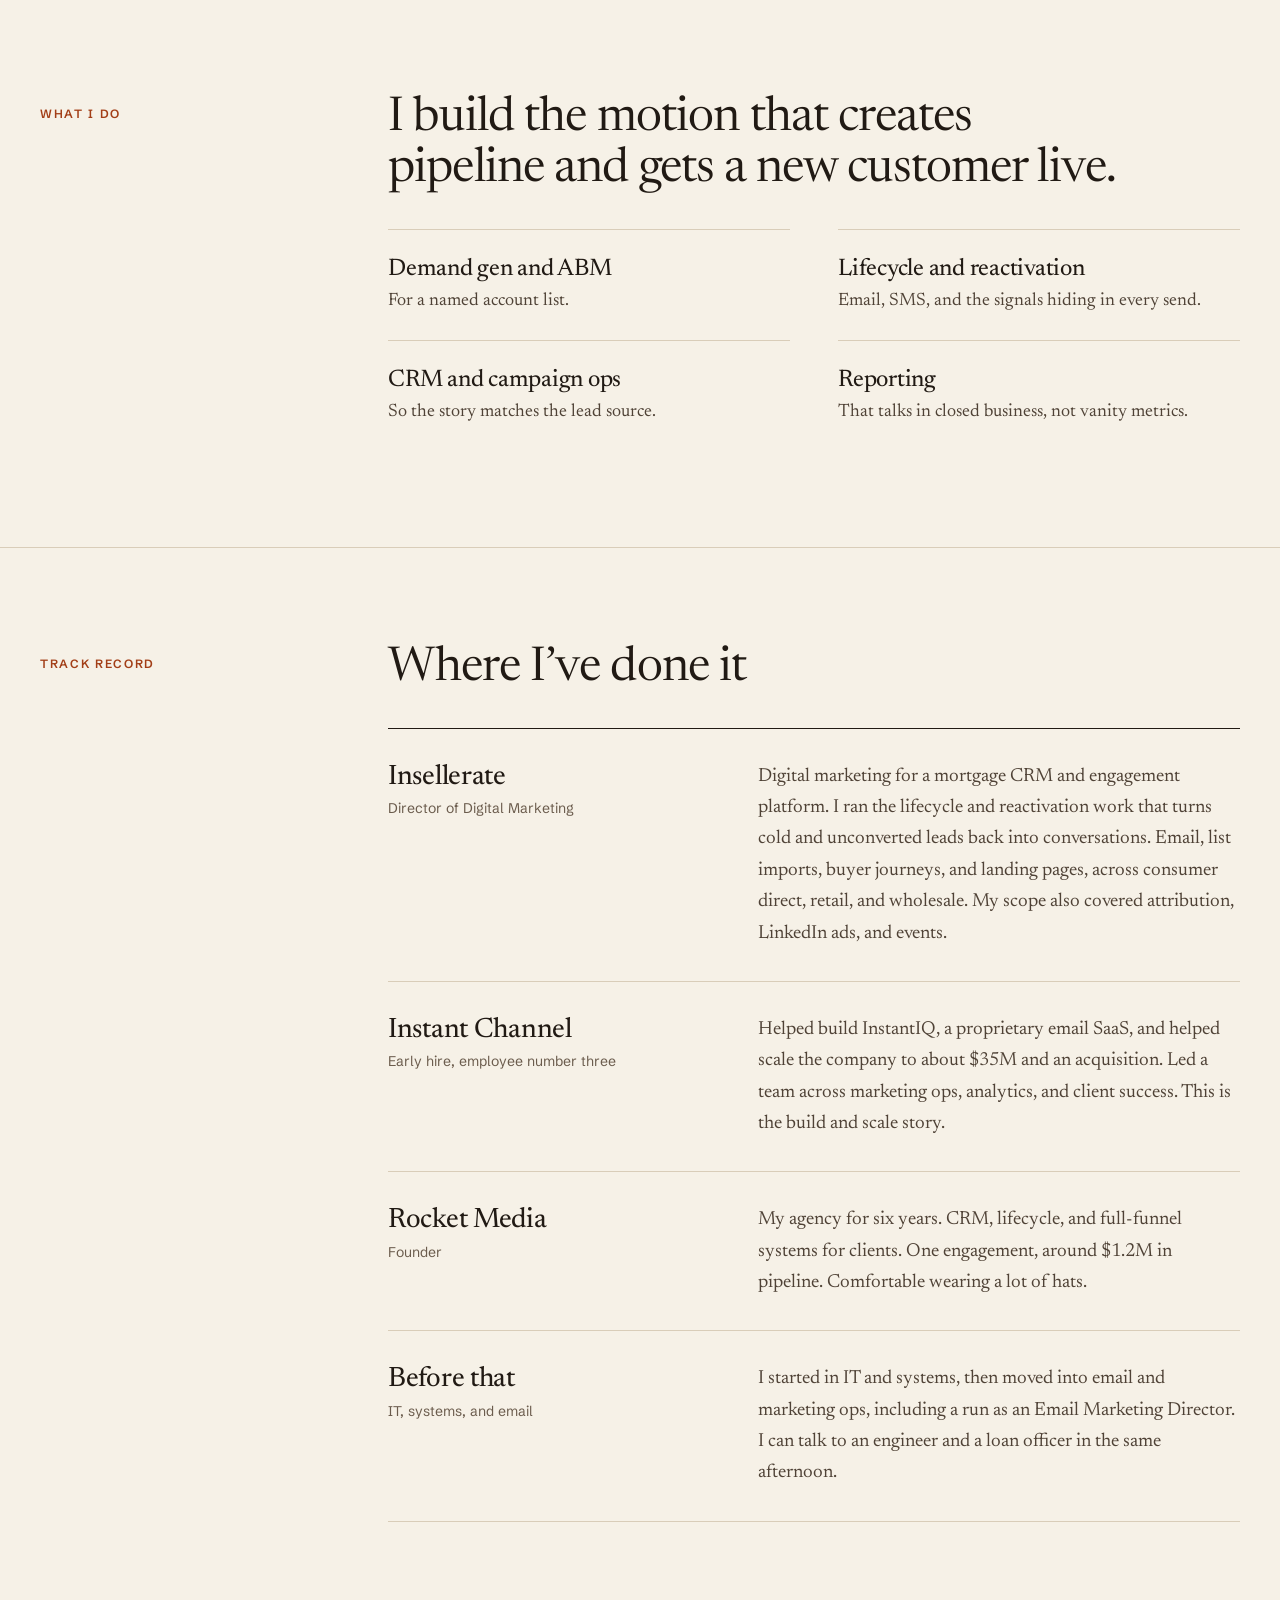
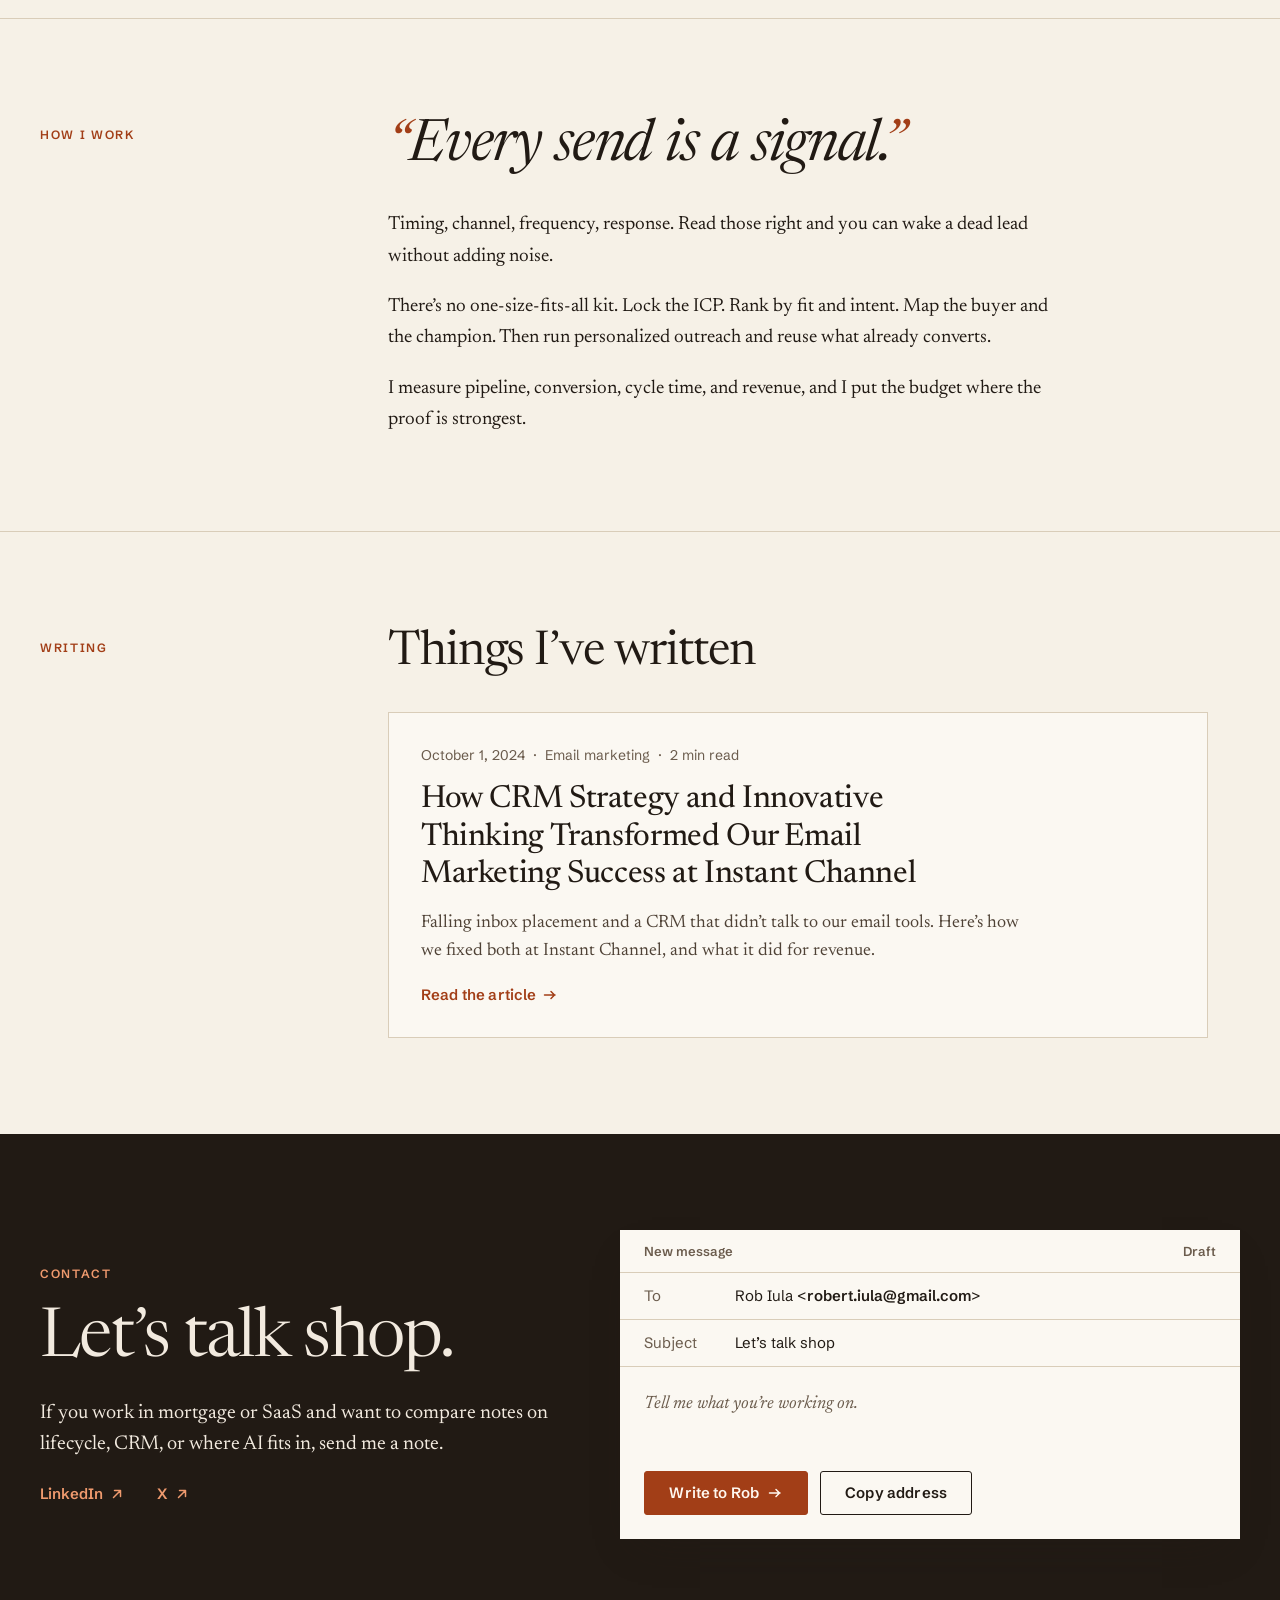
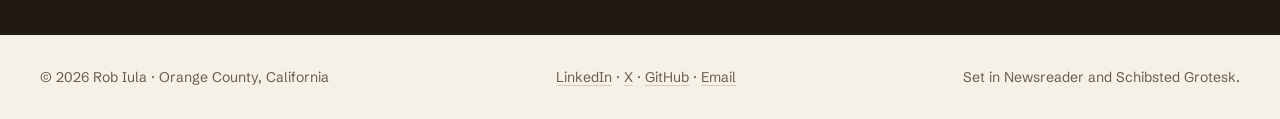
==== commit 817edf80: "Add structured data, llms.txt and IndexNow key for search and AI engines Person, WebSite, ProfilePag" ====
--- a/index.html
+++ b/index.html
@@ -16,7 +16,7 @@
 <link rel="preload" href="/assets/fonts/schibsted-grotesk.woff2" as="font" type="font/woff2" crossorigin>
 <link rel="stylesheet" href="/assets/site.css">
 <meta property="og:site_name" content="Rob Iula">
-<meta property="og:type" content="website">
+<meta property="og:type" content="profile">
 <meta property="og:title" content="Rob Iula · Growth, lifecycle, and CRM for mortgage and SaaS">
 <meta property="og:description" content="Rob Iula is Head of Growth at Cindie.ai. He has spent 15+ years building the campaigns, data, and CRM playbooks that get lenders and loan officers producing.">
 <meta property="og:url" content="https://robiu.la/">
@@ -26,7 +26,83 @@
 <meta property="og:image:alt" content="Rob Iula. Growth operator for mortgage and SaaS.">
 <meta name="twitter:card" content="summary_large_image">
 <meta name="twitter:creator" content="@deliveROBility">
-<script type="application/ld+json">{"@context": "https://schema.org", "@type": "Person", "name": "Rob Iula", "url": "https://robiu.la/", "image": "https://robiu.la/assets/img/rob-iula.jpg", "jobTitle": "Head of Growth", "worksFor": {"@type": "Organization", "name": "Cindie.ai", "url": "https://cindie.ai"}, "homeLocation": {"@type": "Place", "name": "Orange County, California"}, "knowsAbout": ["Growth marketing", "Lifecycle marketing", "CRM", "Email deliverability", "Mortgage", "SaaS"], "sameAs": ["https://www.linkedin.com/in/riula", "https://x.com/deliveROBility"]}</script>
+<meta property="profile:first_name" content="Rob">
+<meta property="profile:last_name" content="Iula">
+<script type="application/ld+json">{
+ "@context": "https://schema.org",
+ "@graph": [
+  {
+   "@type": "WebSite",
+   "@id": "https://robiu.la/#website",
+   "url": "https://robiu.la/",
+   "name": "Rob Iula",
+   "inLanguage": "en-US",
+   "publisher": {
+    "@id": "https://robiu.la/#person"
+   }
+  },
+  {
+   "@type": "Person",
+   "@id": "https://robiu.la/#person",
+   "name": "Rob Iula",
+   "givenName": "Rob",
+   "familyName": "Iula",
+   "alternateName": "Robert Iula",
+   "url": "https://robiu.la/",
+   "image": {
+    "@type": "ImageObject",
+    "url": "https://robiu.la/assets/img/rob-iula.jpg",
+    "width": 720,
+    "height": 900
+   },
+   "description": "Rob Iula is Head of Growth at Cindie.ai. He has spent 15+ years building the campaigns, data, and CRM playbooks that get lenders and loan officers producing.",
+   "jobTitle": "Head of Growth",
+   "worksFor": {
+    "@type": "Organization",
+    "name": "Cindie.ai",
+    "url": "https://cindie.ai"
+   },
+   "homeLocation": {
+    "@type": "Place",
+    "name": "Orange County, California"
+   },
+   "knowsAbout": [
+    "Growth marketing",
+    "Demand generation",
+    "Account-based marketing",
+    "Lifecycle marketing",
+    "Lead reactivation",
+    "Email marketing",
+    "Email deliverability",
+    "CRM strategy",
+    "Marketing operations",
+    "Marketing attribution",
+    "Mortgage technology",
+    "SaaS"
+   ],
+   "sameAs": [
+    "https://www.linkedin.com/in/riula",
+    "https://github.com/skizzell",
+    "https://x.com/deliveROBility"
+   ]
+  },
+  {
+   "@type": "ProfilePage",
+   "@id": "https://robiu.la/#webpage",
+   "url": "https://robiu.la/",
+   "name": "Rob Iula · Growth, lifecycle, and CRM for mortgage and SaaS",
+   "description": "Rob Iula is Head of Growth at Cindie.ai. He has spent 15+ years building the campaigns, data, and CRM playbooks that get lenders and loan officers producing.",
+   "inLanguage": "en-US",
+   "isPartOf": {
+    "@id": "https://robiu.la/#website"
+   },
+   "dateModified": "2026-10-07",
+   "mainEntity": {
+    "@id": "https://robiu.la/#person"
+   }
+  }
+ ]
+}</script>
 </head>
 <body>
 <a class="skip-link" href="#main">Skip to content</a>
@@ -35,7 +111,7 @@
     <a class="wordmark" href="/">Rob Iula</a>
     <nav class="nav" aria-label="Main">
       <a href="/#work">Work</a>
-      <a href="/articles">Writing</a>
+      <a href="/articles/">Writing</a>
       <a href="/#contact">Contact</a>
     </nav>
   </div>
@@ -183,7 +259,7 @@
 <footer class="footer">
   <div class="frame footer__inner">
     <p>&copy; 2026 Rob Iula &middot; Orange County, California</p>
-    <p><a href="https://www.linkedin.com/in/riula" rel="me noopener">LinkedIn</a> &middot; <a href="https://x.com/deliveROBility" rel="me noopener">X</a> &middot; <a href="mailto:robert.iula@gmail.com">Email</a></p>
+    <p><a href="https://www.linkedin.com/in/riula" rel="me noopener">LinkedIn</a> &middot; <a href="https://x.com/deliveROBility" rel="me noopener">X</a> &middot; <a href="https://github.com/skizzell" rel="me noopener">GitHub</a> &middot; <a href="mailto:robert.iula@gmail.com">Email</a></p>
     <p>Set in Newsreader and Schibsted Grotesk.</p>
   </div>
 </footer>
--- a/assets/site.css
+++ b/assets/site.css
@@ -278,7 +278,6 @@
   aspect-ratio: 4 / 5;
   object-fit: cover;
   background: var(--paper-deep);
-  filter: grayscale(1) sepia(0.14) contrast(1.04);
 }
 .portrait figcaption { font-style: italic; font-size: 15px; line-height: 1.45; color: var(--ink-muted); }
 @media (max-width: 900px) {
@@ -494,7 +493,7 @@
   font: 400 14px/20px var(--font-sans);
   color: var(--ink-muted);
 }
-.byline img { width: 48px; height: 60px; object-fit: cover; filter: grayscale(1) sepia(0.14) contrast(1.04); }
+.byline img { width: 48px; height: 60px; object-fit: cover; }
 .byline strong { display: block; color: var(--ink); font-weight: 600; }
 .article-main { min-width: 0; padding-top: var(--space-5); border-top: 1px solid var(--rule); }
 @media (max-width: 900px) {
@@ -533,7 +532,7 @@
   padding-block: var(--space-6) var(--space-9);
   border-top: 1px solid var(--ink);
 }
-.author-box img { width: 72px; height: 90px; object-fit: cover; filter: grayscale(1) sepia(0.14) contrast(1.04); }
+.author-box img { width: 72px; height: 90px; object-fit: cover; }
 .author-box__text { display: flex; flex-direction: column; gap: var(--space-3); font-size: 18px; line-height: 1.55; color: var(--ink-soft); }
 .author-box__name { font: 600 15px/20px var(--font-sans); color: var(--ink); }
 .author-box__links { display: flex; flex-wrap: wrap; gap: var(--space-2) var(--space-5); }
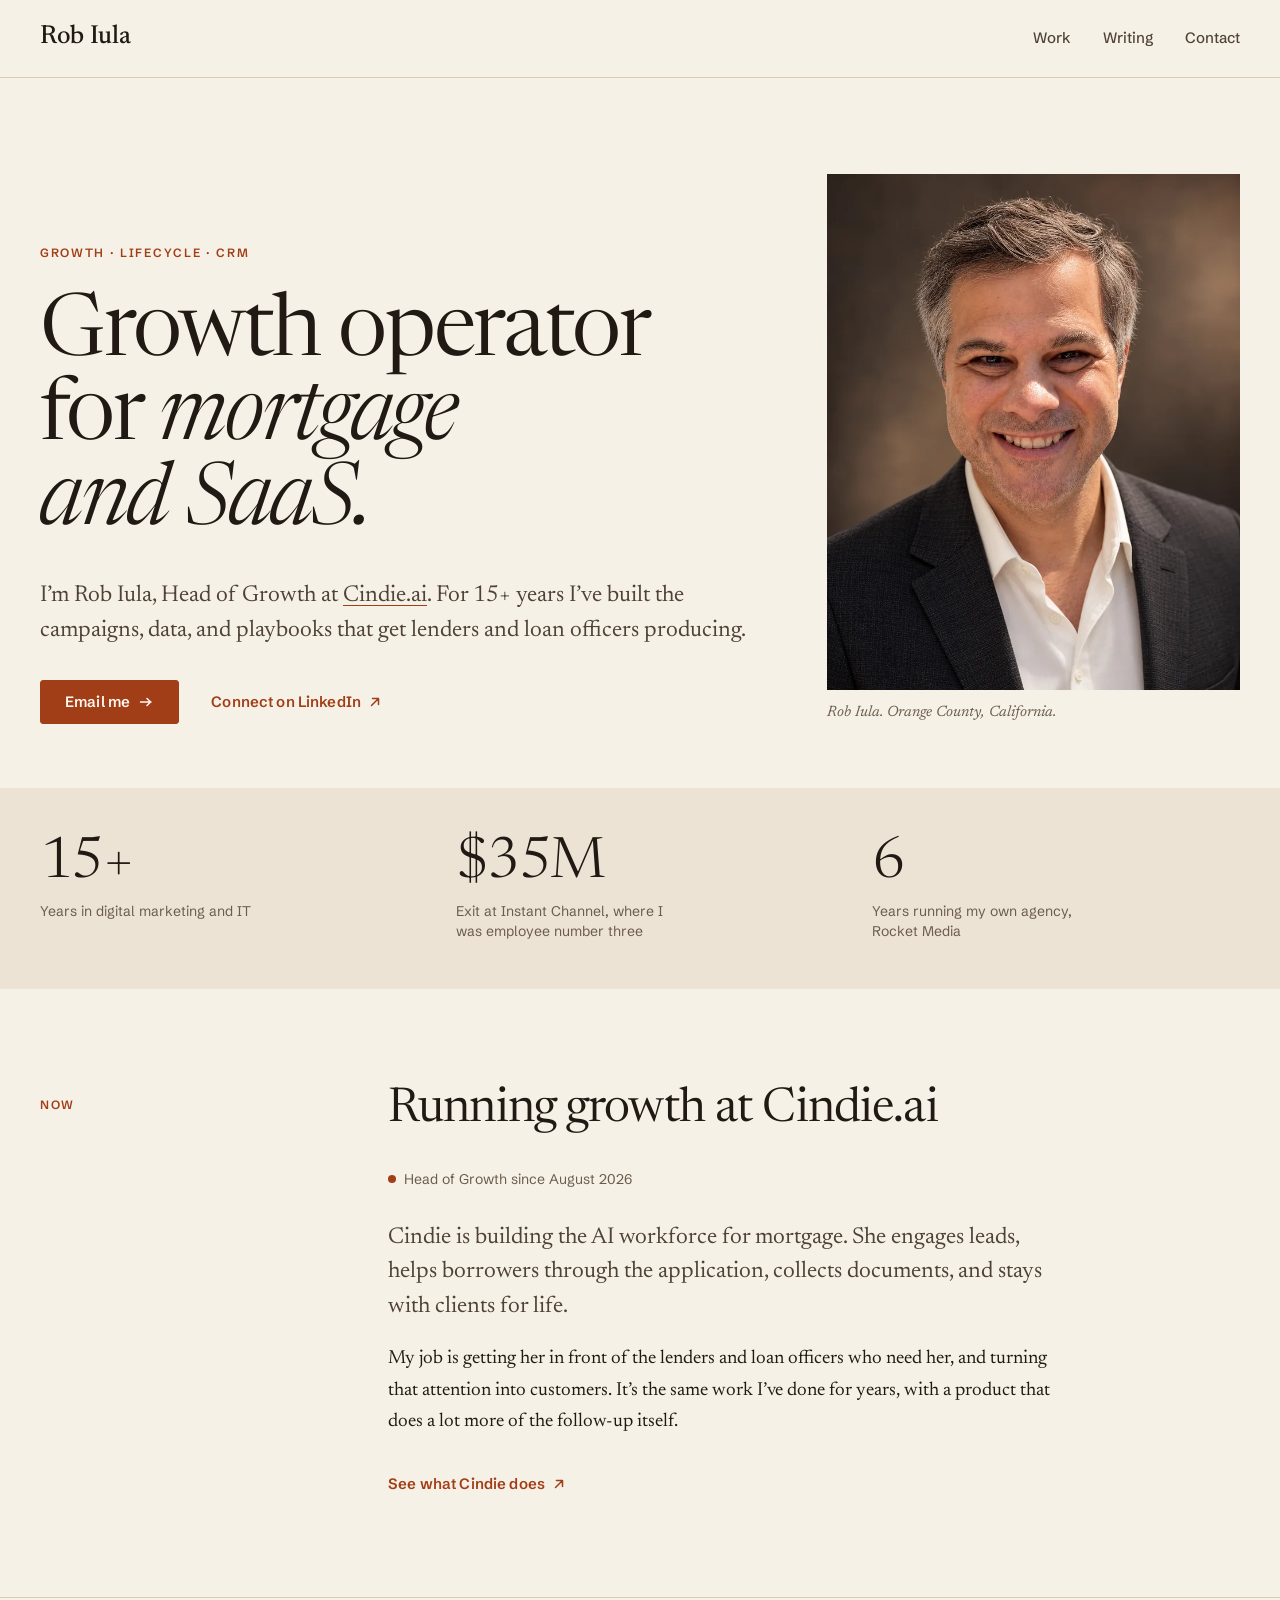
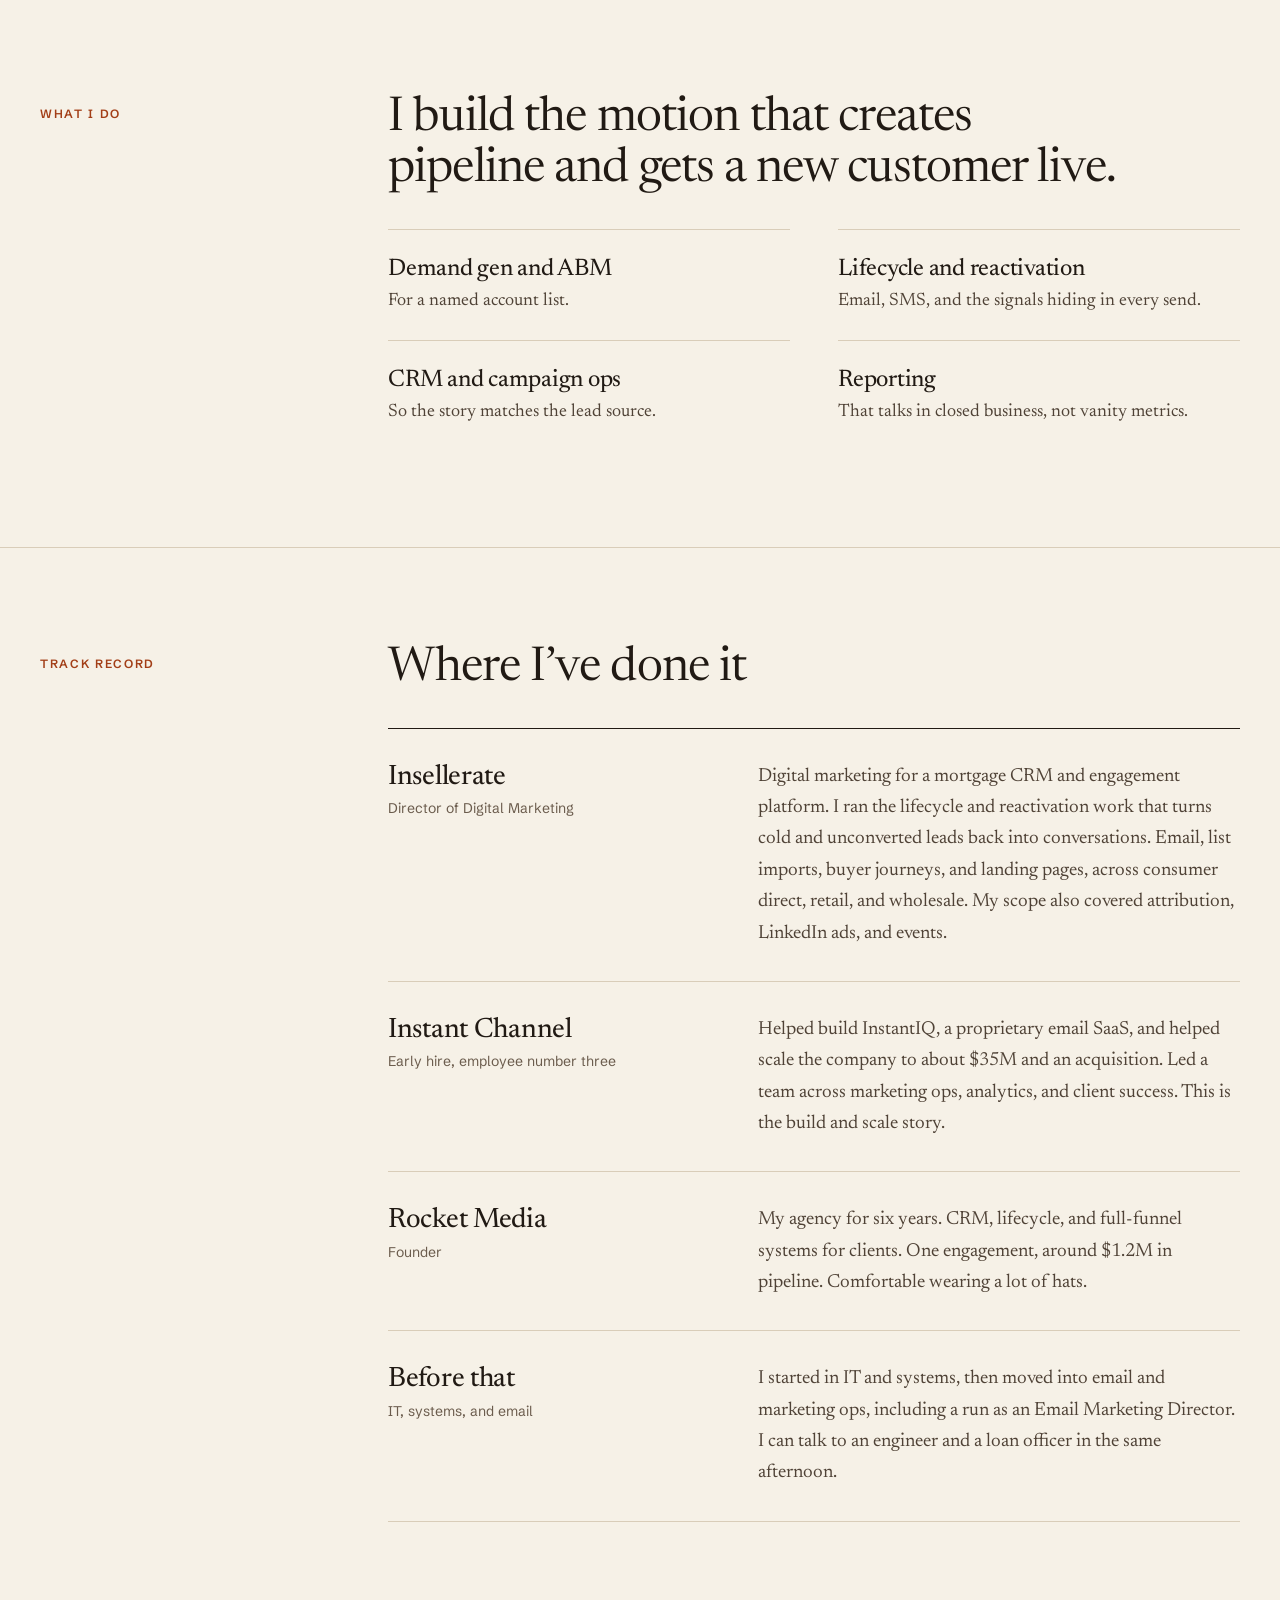
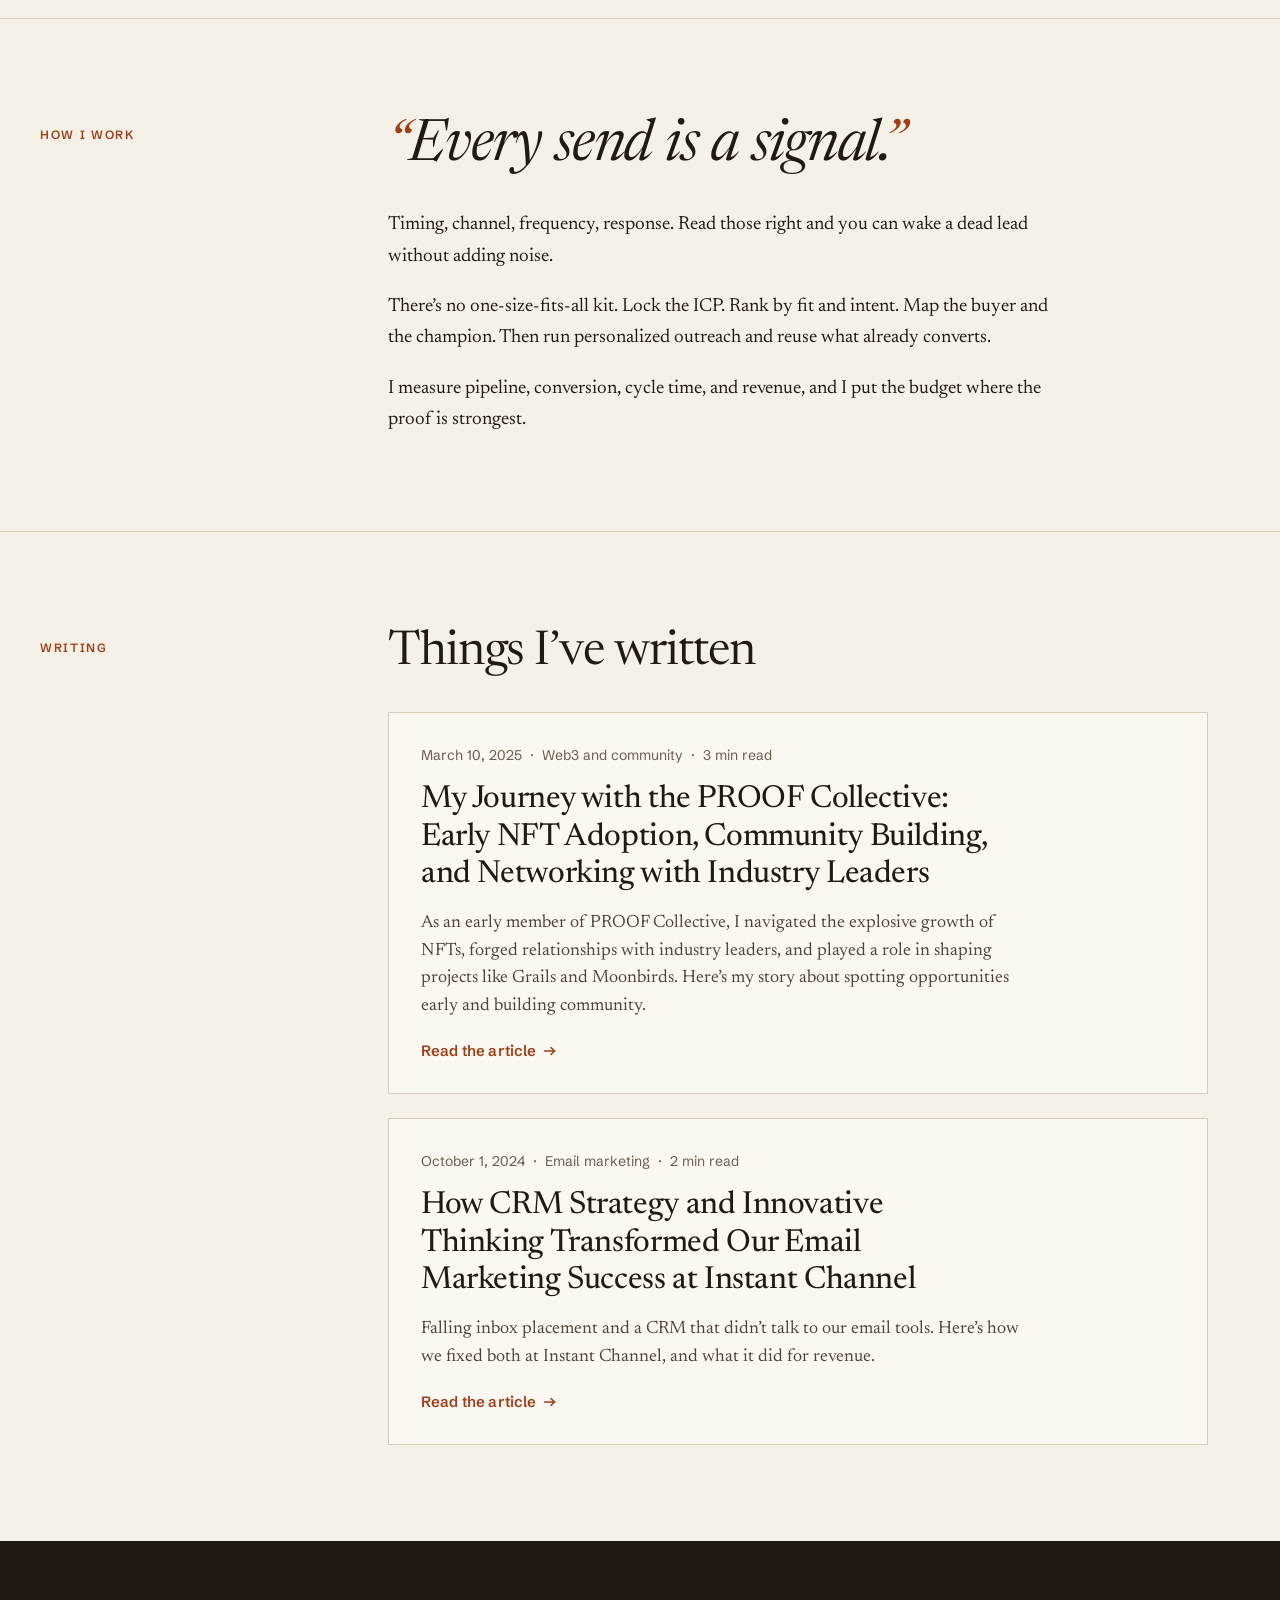
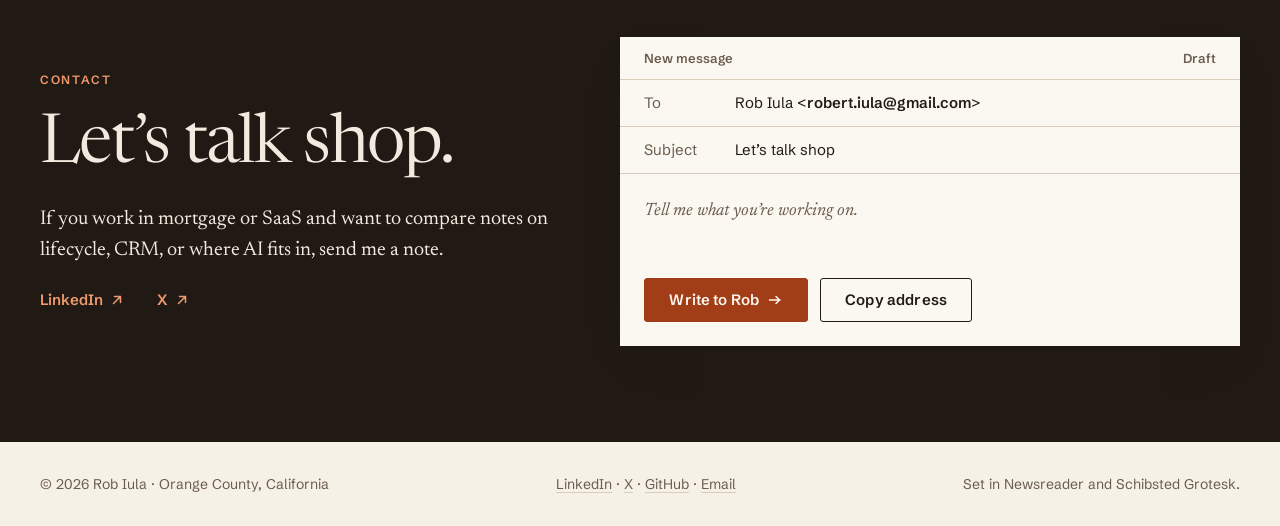
==== commit fbedd887: "Bring back the PROOF Collective article Restores the March 2025 post from the old Squarespace site a" ====
--- a/index.html
+++ b/index.html
@@ -59,8 +59,16 @@
    "jobTitle": "Head of Growth",
    "worksFor": {
     "@type": "Organization",
-    "name": "Cindie.ai",
-    "url": "https://cindie.ai"
+    "name": "Cindie",
+    "alternateName": [
+     "Cindie.ai",
+     "CindieAI"
+    ],
+    "url": "https://cindie.ai",
+    "sameAs": [
+     "https://www.linkedin.com/company/cindieai",
+     "https://www.crunchbase.com/organization/cindie-3ab2"
+    ]
    },
    "homeLocation": {
     "@type": "Place",
@@ -83,7 +91,8 @@
    "sameAs": [
     "https://www.linkedin.com/in/riula",
     "https://github.com/skizzell",
-    "https://x.com/deliveROBility"
+    "https://x.com/deliveROBility",
+    "https://www.crunchbase.com/person/rob-iula"
    ]
   },
   {
@@ -96,7 +105,7 @@
    "isPartOf": {
     "@id": "https://robiu.la/#website"
    },
-   "dateModified": "2026-10-07",
+   "dateModified": "2026-10-09T10:30:00-07:00",
    "mainEntity": {
     "@id": "https://robiu.la/#person"
    }
@@ -219,12 +228,20 @@
       <div class="section__label"><p class="kicker">Writing</p></div>
       <div class="section__body">
         <h2 class="headline" id="writing-title">Things I&rsquo;ve written</h2>
+        <div class="article-cards">
+        <a class="article-card" href="/articles/proof-collective">
+          <p class="meta-line"><time datetime="2025-03-10">March 10, 2025</time><span>Web3 and community</span><span>3 min read</span></p>
+          <h3 class="article-card__title">My Journey with the PROOF Collective: Early NFT Adoption, Community Building, and Networking with Industry Leaders</h3>
+          <p class="article-card__dek">As an early member of PROOF Collective, I navigated the explosive growth of NFTs, forged relationships with industry leaders, and played a role in shaping projects like Grails and Moonbirds. Here’s my story about spotting opportunities early and building community.</p>
+          <span class="text-link">Read the article <svg class="icon icon--next" viewBox="0 0 16 16" aria-hidden="true" focusable="false"><path d="M2.5 8h10.5M9 4.5 12.5 8 9 11.5" fill="none" stroke="currentColor" stroke-width="1.5" stroke-linecap="round" stroke-linejoin="round"/></svg></span>
+        </a>
         <a class="article-card" href="/articles/crm-strategy-instant-channel">
           <p class="meta-line"><time datetime="2024-10-01">October 1, 2024</time><span>Email marketing</span><span>2 min read</span></p>
           <h3 class="article-card__title">How CRM Strategy and Innovative Thinking Transformed Our Email Marketing Success at Instant Channel</h3>
           <p class="article-card__dek">Falling inbox placement and a CRM that didn’t talk to our email tools. Here’s how we fixed both at Instant Channel, and what it did for revenue.</p>
           <span class="text-link">Read the article <svg class="icon icon--next" viewBox="0 0 16 16" aria-hidden="true" focusable="false"><path d="M2.5 8h10.5M9 4.5 12.5 8 9 11.5" fill="none" stroke="currentColor" stroke-width="1.5" stroke-linecap="round" stroke-linejoin="round"/></svg></span>
         </a>
+        </div>
       </div>
     </div>
   </section>
--- a/assets/site.css
+++ b/assets/site.css
@@ -236,7 +236,7 @@
 .text-link:hover .icon--next, .btn:hover .icon--next { transform: translateX(3px); }
 .text-link:hover .icon--out, .btn:hover .icon--out { transform: translate(2px, -2px); }
 
-.prose a, .lede a, .hero__lede a {
+.prose a, .lede a, .hero__lede a, .article-body a {
   color: inherit;
   text-decoration-line: underline;
   text-decoration-color: var(--rust);
@@ -244,7 +244,7 @@
   text-underline-offset: 0.18em;
   transition: color 0.15s ease;
 }
-.prose a:hover, .lede a:hover, .hero__lede a:hover { color: var(--rust-strong); }
+.prose a:hover, .lede a:hover, .hero__lede a:hover, .article-body a:hover { color: var(--rust-strong); }
 
 /* ---------- Hero ---------- */
 .hero { padding-block: var(--space-9) var(--space-8); }
@@ -401,6 +401,7 @@
 .article-card:hover .text-link { color: var(--rust-strong); }
 .article-card:hover .icon--next { transform: translateX(3px); }
 @media (max-width: 480px) { .article-card { padding: var(--space-5); } }
+.article-cards { display: flex; flex-direction: column; gap: var(--space-5); }
 
 /* ---------- Contact block (inverted) ---------- */
 .contact { background: var(--inverse); color: var(--on-inverse); padding-block: var(--space-9); }
@@ -516,6 +517,12 @@
 .article-body li { position: relative; padding-left: 1.4em; }
 .article-body li::before { content: ""; position: absolute; left: 0.2em; top: 0.7em; width: 6px; height: 6px; background: var(--rust); }
 .article-body strong { font-weight: 600; }
+.article-body > .article-figure { margin-block: 2em; }
+.article-figure img { display: block; width: 100%; height: auto; background: var(--paper-deep); }
+.article-figure--narrow img { max-width: 360px; }
+.article-figure--pixel img { image-rendering: pixelated; }
+.article-figure figcaption { margin-top: var(--space-3); font-style: italic; font-size: 15px; line-height: 1.45; color: var(--ink-muted); }
+.article-figure figcaption a { text-decoration-color: var(--rule); }
 .dropcap::first-letter {
   float: left;
   font-size: 4.15em;
